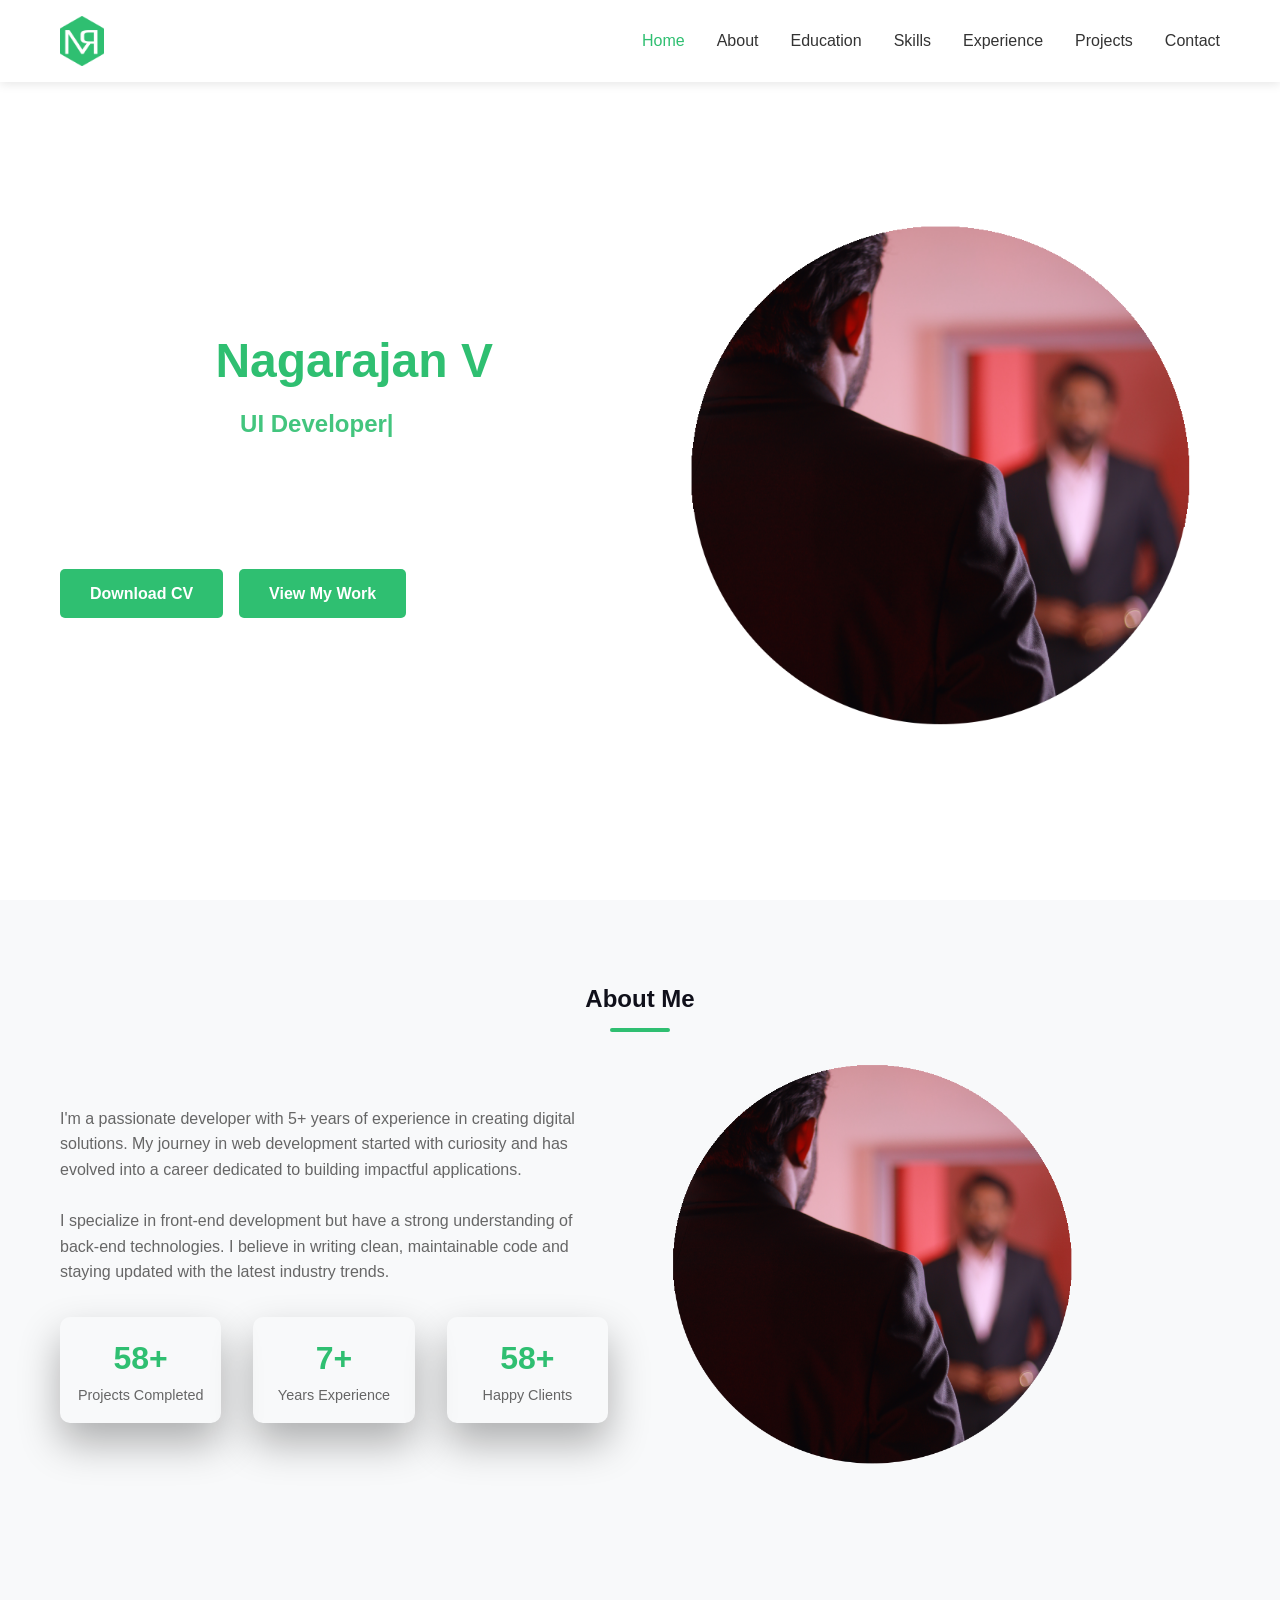
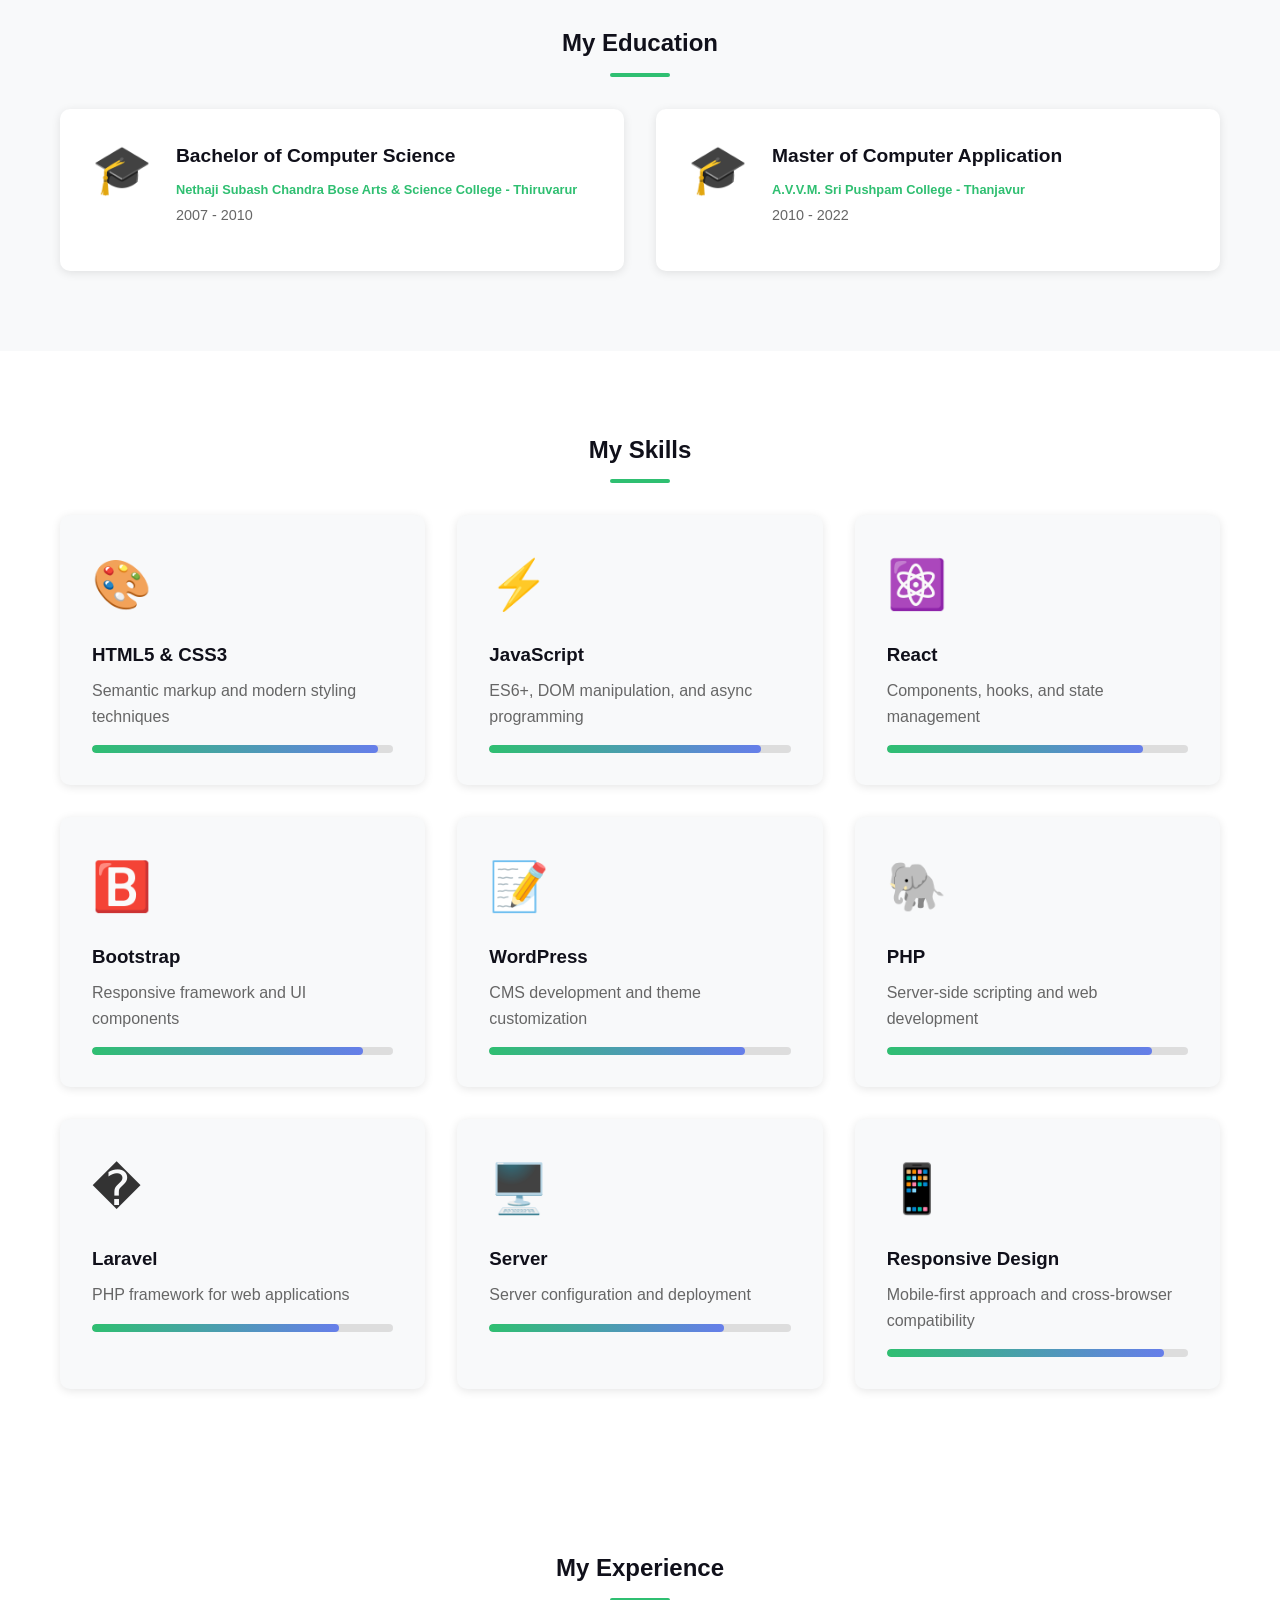
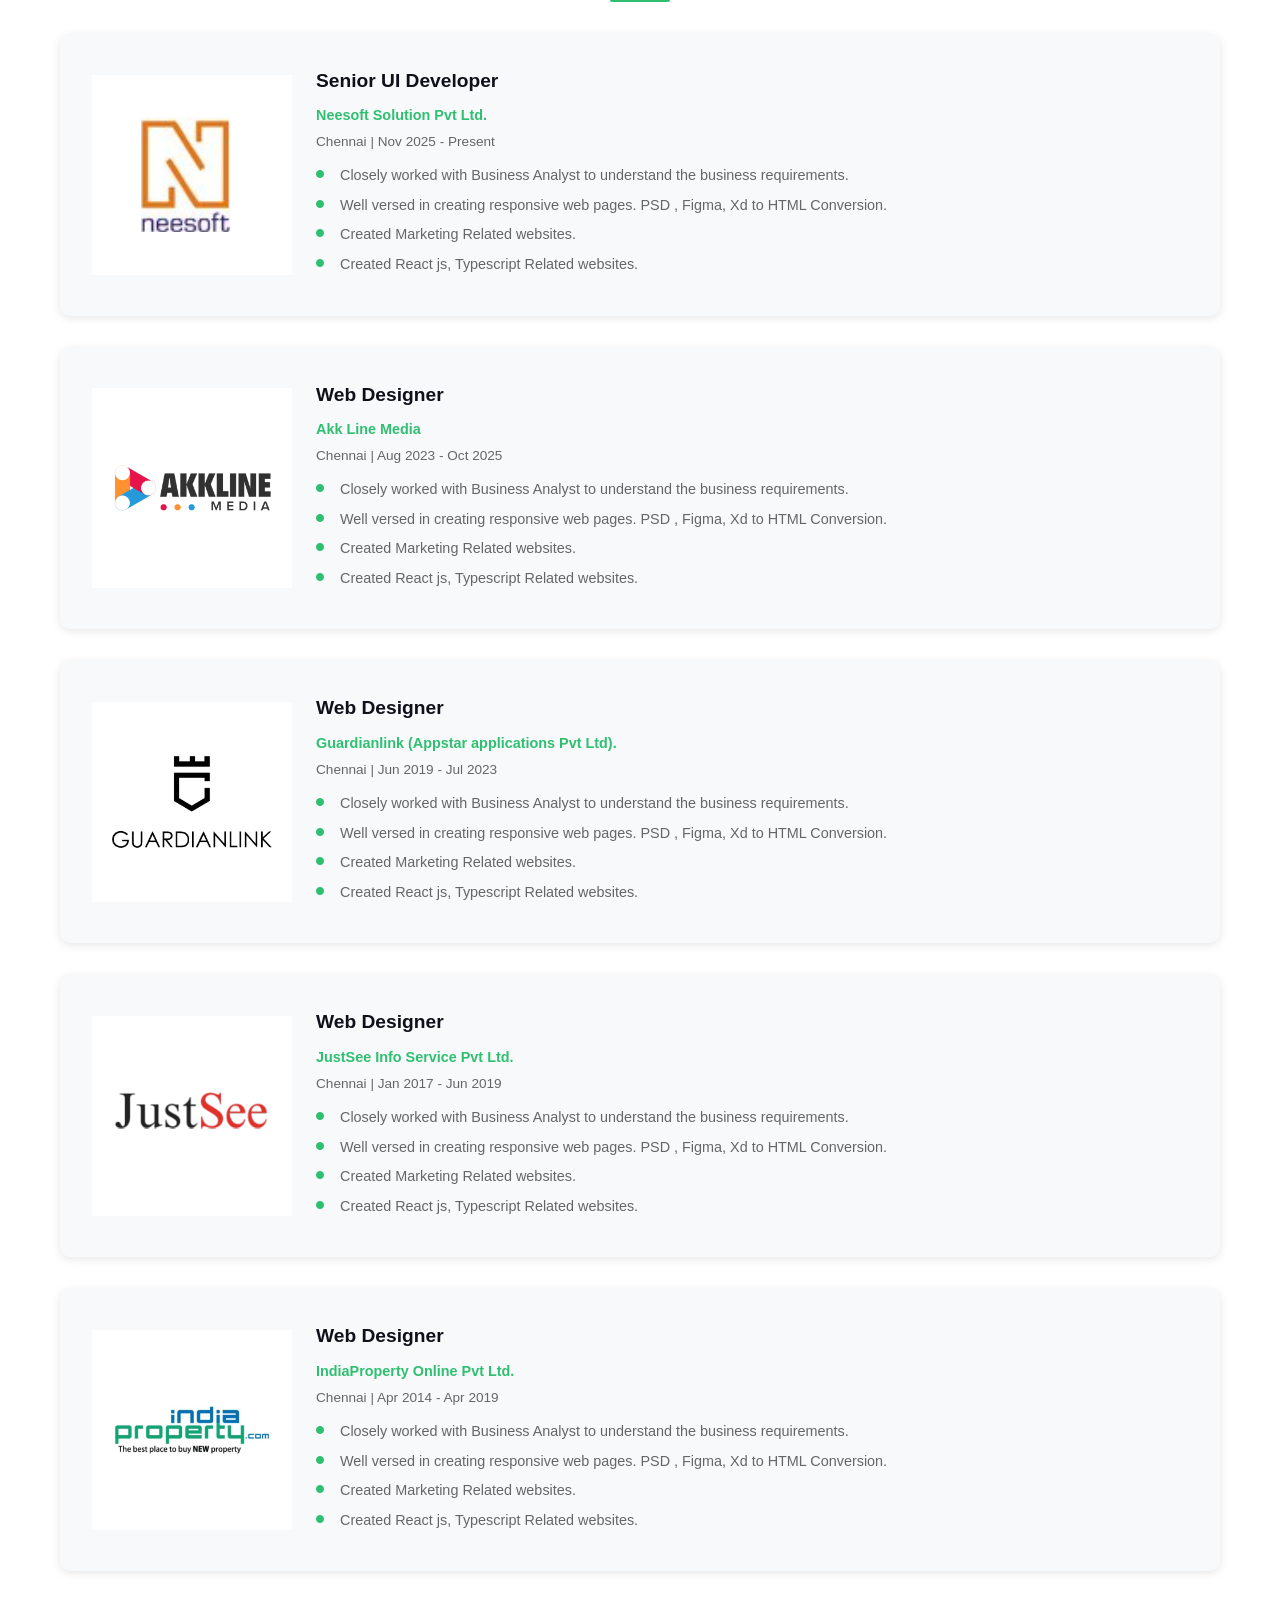
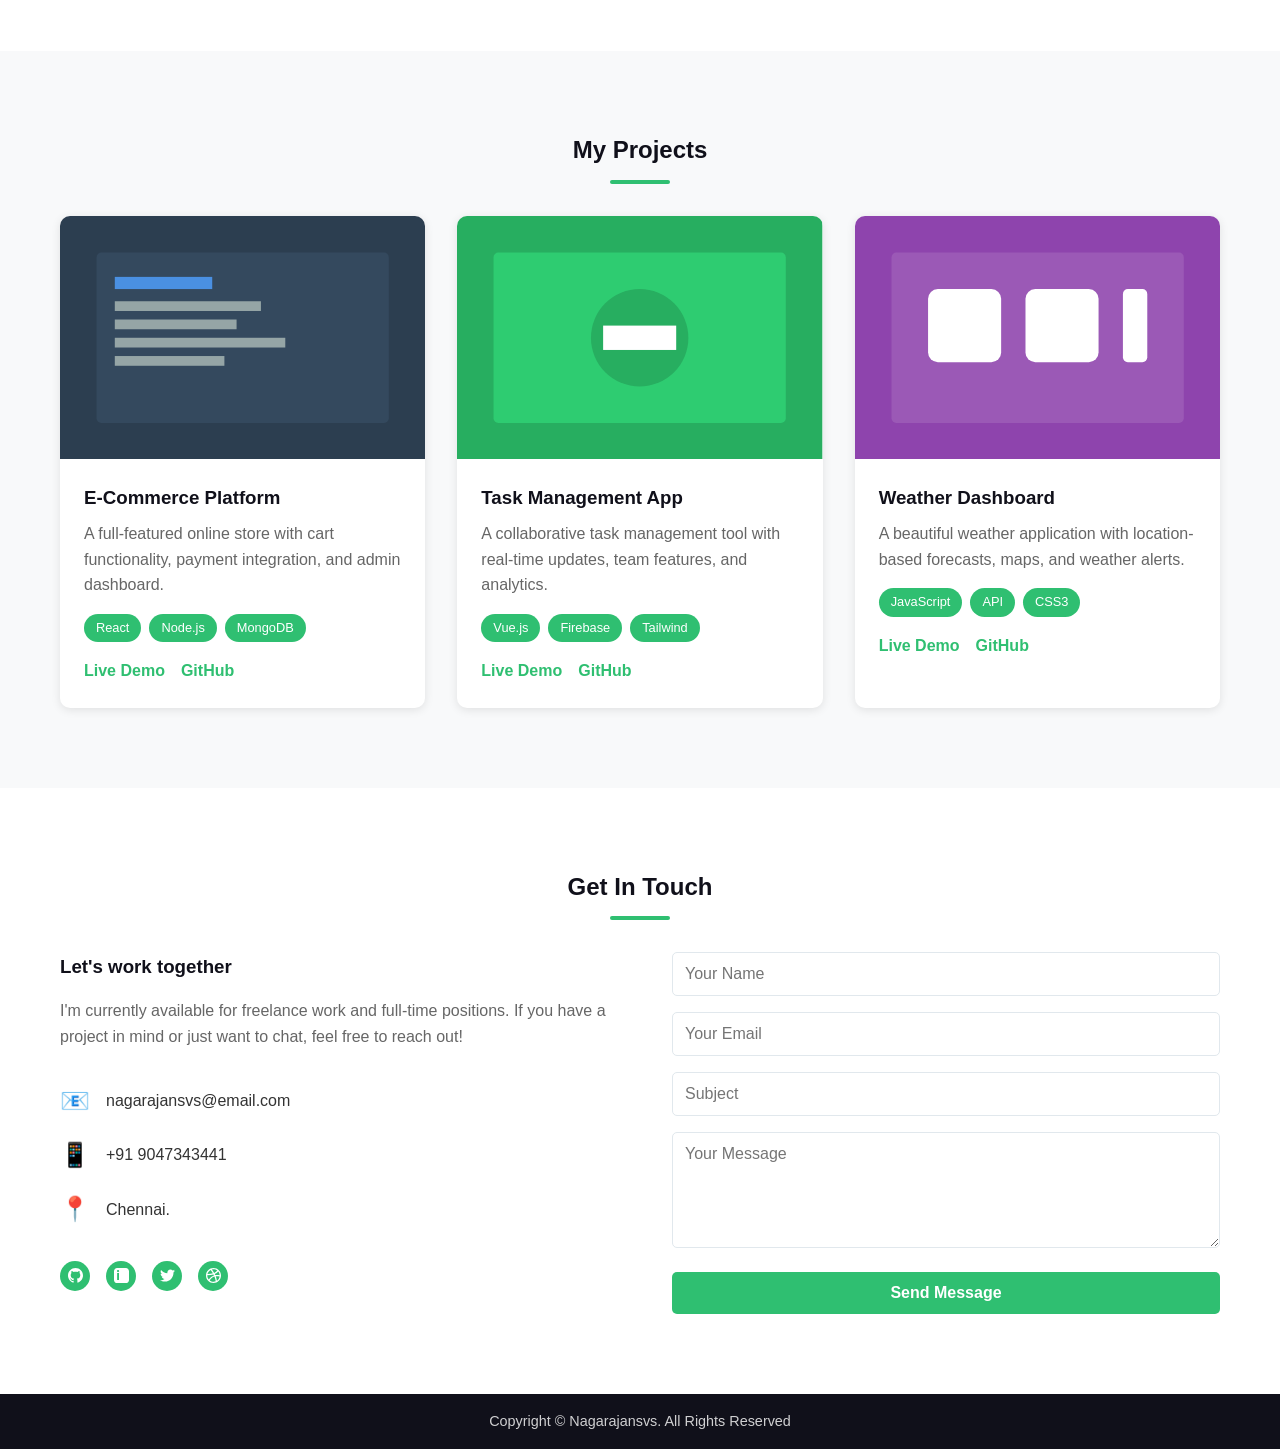
==== index.html @ 6bd661eb "Added to Portfolio Page" ====
<!doctype html>
<html lang="en">
  <head>
    <meta charset="UTF-8" />
    <meta name="viewport" content="width=device-width, initial-scale=1.0" />
    <title>Portfolio of Nagarajan</title>
    <link rel="icon" href="assets/images/favicon.ico" type="image/png" />
    <link rel="stylesheet" href="assets/css/styles.css" />
    <link
      rel="stylesheet"
      href="https://cdnjs.cloudflare.com/ajax/libs/font-awesome/6.4.0/css/all.min.css"
    />
  </head>
  <body>
    <!-- Navigation -->
    <nav class="navbar">
      <div class="nav-container">
        <div class="nav-logo">
          <img
            src="assets/images/favicon.ico"
            alt="Portfolio Logo"
            class="nav-logo-img"
          />
        </div>
        <ul class="nav-menu">
          <li><a href="#home">Home</a></li>
          <li><a href="#about">About</a></li>
          <li><a href="#education">Education</a></li>
          <li><a href="#skills">Skills</a></li>
          <li><a href="#experience">Experience</a></li>
          <li><a href="#projects">Projects</a></li>
          <li><a href="#contact">Contact</a></li>
        </ul>
        <div class="nav-toggle">
          <span></span>
          <span></span>
          <span></span>
        </div>
      </div>
    </nav>

    <!-- Hero Section -->
    <section id="home" class="hero">
      <div class="hero-content">
        <h1 class="hero-title">
          Hi, I'm <span class="highlight">Nagarajan V</span>
        </h1>
        <p class="hero-subtitle">I Am Passionate <span id="type-it"></span></p>
        <p class="hero-description">
          I'm a Web Designer & Front‑End Developer focused on crafting clean &
          user‑friendly experiences, I am passionate about building excellent
          software that improves the lives of those around me.
        </p>
        <div class="hero-buttons">
          <a
            href="assets/images/Nagarajan_Resume.pdf"
            download=""
            target="_blank"
            class="btn btn-primary"
            >Download CV</a
          >
          <a href="#projects" class="btn btn-primary">View My Work</a>
        </div>
      </div>
      <div class="hero-image">
        <img
          src="assets/images/home-banner.png"
          alt="Nagarajan"
          class="hero-banner-img"
        />
      </div>
    </section>

    <!-- About Section -->
    <section id="about" class="about">
      <div class="container">
        <h2 class="section-title">About Me</h2>
        <div class="about-content">
          <div class="about-text">
            <p>
              I'm a passionate developer with 5+ years of experience in creating
              digital solutions. My journey in web development started with
              curiosity and has evolved into a career dedicated to building
              impactful applications.
            </p>
            <br />
            <p>
              I specialize in front-end development but have a strong
              understanding of back-end technologies. I believe in writing
              clean, maintainable code and staying updated with the latest
              industry trends.
            </p>
            <div class="about-stats">
              <div class="stat">
                <h3 class="counter" data-target="100">0</h3>
                <p>Projects Completed</p>
              </div>
              <div class="stat">
                <h3 class="counter" data-target="11">0</h3>
                <p>Years Experience</p>
              </div>
              <div class="stat">
                <h3 class="counter" data-target="100">0</h3>
                <p>Happy Clients</p>
              </div>
            </div>
          </div>
          <div class="about-image">
            <div class="about-img">
              <div class="hero-image">
                <img
                  src="assets/images/home-banner2.png"
                  alt="Nagarajan"
                  class="hero-banner-img"
                />
              </div>
            </div>
          </div>
        </div>
      </div>
    </section>

    <!-- Education Section -->
    <section id="education" class="education">
      <div class="container">
        <h2 class="section-title">My Education</h2>
        <div class="education-grid">
          <div class="education-card">
            <div class="education-icon">🎓</div>
            <div class="education-content">
              <h4>Bachelor of Computer Science</h4>
              <p class="education-institution">
                Nethaji Subash Chandra Bose Arts & Science College - Thiruvarur
              </p>
              <p class="education-year">2007 - 2010</p>
            </div>
          </div>
          <div class="education-card">
            <div class="education-icon">🎓</div>
            <div class="education-content">
              <h4>Master of Computer Application</h4>
              <p class="education-institution">
                A.V.V.M. Sri Pushpam College - Thanjavur
              </p>
              <p class="education-year">2010 - 2022</p>
            </div>
          </div>
        </div>
      </div>
    </section>

    <!-- Skills Section -->
    <section id="skills" class="skills">
      <div class="container">
        <h2 class="section-title">My Skills</h2>
        <div class="skills-grid">
          <div class="skill-card">
            <div class="skill-icon">🎨</div>
            <h3>HTML5 & CSS3</h3>
            <p>Semantic markup and modern styling techniques</p>
            <div class="skill-bar">
              <div class="skill-progress" style="width: 95%"></div>
            </div>
          </div>
          <div class="skill-card">
            <div class="skill-icon">⚡</div>
            <h3>JavaScript</h3>
            <p>ES6+, DOM manipulation, and async programming</p>
            <div class="skill-bar">
              <div class="skill-progress" style="width: 90%"></div>
            </div>
          </div>
          <div class="skill-card">
            <div class="skill-icon">⚛️</div>
            <h3>React</h3>
            <p>Components, hooks, and state management</p>
            <div class="skill-bar">
              <div class="skill-progress" style="width: 85%"></div>
            </div>
          </div>
          <div class="skill-card">
            <div class="skill-icon">🅱️</div>
            <h3>Bootstrap</h3>
            <p>Responsive framework and UI components</p>
            <div class="skill-bar">
              <div class="skill-progress" style="width: 90%"></div>
            </div>
          </div>
          <div class="skill-card">
            <div class="skill-icon">📝</div>
            <h3>WordPress</h3>
            <p>CMS development and theme customization</p>
            <div class="skill-bar">
              <div class="skill-progress" style="width: 85%"></div>
            </div>
          </div>
          <div class="skill-card">
            <div class="skill-icon">🐘</div>
            <h3>PHP</h3>
            <p>Server-side scripting and web development</p>
            <div class="skill-bar">
              <div class="skill-progress" style="width: 88%"></div>
            </div>
          </div>
          <div class="skill-card">
            <div class="skill-icon">�</div>
            <h3>Laravel</h3>
            <p>PHP framework for web applications</p>
            <div class="skill-bar">
              <div class="skill-progress" style="width: 82%"></div>
            </div>
          </div>
          <div class="skill-card">
            <div class="skill-icon">🖥️</div>
            <h3>Server</h3>
            <p>Server configuration and deployment</p>
            <div class="skill-bar">
              <div class="skill-progress" style="width: 78%"></div>
            </div>
          </div>
          <div class="skill-card">
            <div class="skill-icon">📱</div>
            <h3>Responsive Design</h3>
            <p>Mobile-first approach and cross-browser compatibility</p>
            <div class="skill-bar">
              <div class="skill-progress" style="width: 92%"></div>
            </div>
          </div>
        </div>
      </div>
    </section>

    <!-- Experience Section -->
    <section id="experience" class="experience">
      <div class="container">
        <h2 class="section-title">My Experience</h2>
        <div class="experience-grid">
          <div class="experience-card">
            <div class="experience-icon">
              <img src="assets/images/exp-1.png" alt="Experience" />
            </div>
            <div class="experience-content">
              <h4>Senior UI Developer</h4>
              <p class="experience-company">Neesoft Solution Pvt Ltd.</p>
              <p class="experience-year">Chennai | Nov 2025 - Present</p>
              <ul class="project_list">
                <li>
                  <i class="fa fa-circle" aria-hidden="true"></i>Closely worked
                  with Business Analyst to understand the business requirements.
                </li>
                <li>
                  <i class="fa fa-circle" aria-hidden="true"></i>Well versed in
                  creating responsive web pages. PSD , Figma, Xd to HTML
                  Conversion.
                </li>
                <li>
                  <i class="fa fa-circle" aria-hidden="true"></i>Created
                  Marketing Related websites.
                </li>
                <li>
                  <i class="fa fa-circle" aria-hidden="true"></i>Created React
                  js, Typescript Related websites.
                </li>
              </ul>
            </div>
          </div>
          <div class="experience-card">
            <div class="experience-icon">
              <img src="assets/images/exp-2.png" alt="Experience" />
            </div>
            <div class="experience-content">
              <h4>Web Designer</h4>
              <p class="experience-company">Akk Line Media</p>
              <p class="experience-year">Chennai | Aug 2023 - Oct 2025</p>
              <ul class="project_list">
                <li>
                  <i class="fa fa-circle" aria-hidden="true"></i>Closely worked
                  with Business Analyst to understand the business requirements.
                </li>
                <li>
                  <i class="fa fa-circle" aria-hidden="true"></i>Well versed in
                  creating responsive web pages. PSD , Figma, Xd to HTML
                  Conversion.
                </li>
                <li>
                  <i class="fa fa-circle" aria-hidden="true"></i>Created
                  Marketing Related websites.
                </li>
                <li>
                  <i class="fa fa-circle" aria-hidden="true"></i>Created React
                  js, Typescript Related websites.
                </li>
              </ul>
            </div>
          </div>
          <div class="experience-card">
            <div class="experience-icon">
              <img src="assets/images/exp-3.png" alt="Experience" />
            </div>
            <div class="experience-content">
              <h4>Web Designer</h4>
              <p class="experience-company">
                Guardianlink (Appstar applications Pvt Ltd).
              </p>
              <p class="experience-year">Chennai | Jun 2019 - Jul 2023</p>
              <ul class="project_list">
                <li>
                  <i class="fa fa-circle" aria-hidden="true"></i>Closely worked
                  with Business Analyst to understand the business requirements.
                </li>
                <li>
                  <i class="fa fa-circle" aria-hidden="true"></i>Well versed in
                  creating responsive web pages. PSD , Figma, Xd to HTML
                  Conversion.
                </li>
                <li>
                  <i class="fa fa-circle" aria-hidden="true"></i>Created
                  Marketing Related websites.
                </li>
                <li>
                  <i class="fa fa-circle" aria-hidden="true"></i>Created React
                  js, Typescript Related websites.
                </li>
              </ul>
            </div>
          </div>
          <div class="experience-card">
            <div class="experience-icon">
              <img src="assets/images/exp-4.png" alt="Experience" />
            </div>
            <div class="experience-content">
              <h4>Web Designer</h4>
              <p class="experience-company">JustSee Info Service Pvt Ltd.</p>
              <p class="experience-year">Chennai | Jan 2017 - Jun 2019</p>
              <ul class="project_list">
                <li>
                  <i class="fa fa-circle" aria-hidden="true"></i>Closely worked
                  with Business Analyst to understand the business requirements.
                </li>
                <li>
                  <i class="fa fa-circle" aria-hidden="true"></i>Well versed in
                  creating responsive web pages. PSD , Figma, Xd to HTML
                  Conversion.
                </li>
                <li>
                  <i class="fa fa-circle" aria-hidden="true"></i>Created
                  Marketing Related websites.
                </li>
                <li>
                  <i class="fa fa-circle" aria-hidden="true"></i>Created React
                  js, Typescript Related websites.
                </li>
              </ul>
            </div>
          </div>
          <div class="experience-card">
            <div class="experience-icon">
              <img src="assets/images/exp-5.png" alt="Experience" />
            </div>
            <div class="experience-content">
              <h4>Web Designer</h4>
              <p class="experience-company">IndiaProperty Online Pvt Ltd.</p>
              <p class="experience-year">Chennai | Apr 2014 - Apr 2019</p>
              <ul class="project_list">
                <li>
                  <i class="fa fa-circle" aria-hidden="true"></i>Closely worked
                  with Business Analyst to understand the business requirements.
                </li>
                <li>
                  <i class="fa fa-circle" aria-hidden="true"></i>Well versed in
                  creating responsive web pages. PSD , Figma, Xd to HTML
                  Conversion.
                </li>
                <li>
                  <i class="fa fa-circle" aria-hidden="true"></i>Created
                  Marketing Related websites.
                </li>
                <li>
                  <i class="fa fa-circle" aria-hidden="true"></i>Created React
                  js, Typescript Related websites.
                </li>
              </ul>
            </div>
          </div>
        </div>
      </div>
    </section>

    <!-- Projects Section -->
    <section id="projects" class="projects">
      <div class="container">
        <h2 class="section-title">My Projects</h2>
        <div class="projects-grid">
          <div class="project-card">
            <div class="project-image">
              <div class="project-placeholder">
                <svg viewBox="0 0 300 200" xmlns="http://www.w3.org/2000/svg">
                  <rect width="300" height="200" fill="#2c3e50" />
                  <rect
                    x="30"
                    y="30"
                    width="240"
                    height="140"
                    rx="4"
                    fill="#34495e"
                  />
                  <rect x="45" y="50" width="80" height="10" fill="#4a90e2" />
                  <rect x="45" y="70" width="120" height="8" fill="#95a5a6" />
                  <rect x="45" y="85" width="100" height="8" fill="#95a5a6" />
                  <rect x="45" y="100" width="140" height="8" fill="#95a5a6" />
                  <rect x="45" y="115" width="90" height="8" fill="#95a5a6" />
                </svg>
              </div>
            </div>
            <div class="project-content">
              <h3>E-Commerce Platform</h3>
              <p>
                A full-featured online store with cart functionality, payment
                integration, and admin dashboard.
              </p>
              <div class="project-tags">
                <span class="tag">React</span>
                <span class="tag">Node.js</span>
                <span class="tag">MongoDB</span>
              </div>
              <div class="project-links">
                <a href="#" class="project-link">Live Demo</a>
                <a href="#" class="project-link">GitHub</a>
              </div>
            </div>
          </div>
          <div class="project-card">
            <div class="project-image">
              <div class="project-placeholder">
                <svg viewBox="0 0 300 200" xmlns="http://www.w3.org/2000/svg">
                  <rect width="300" height="200" fill="#27ae60" />
                  <rect
                    x="30"
                    y="30"
                    width="240"
                    height="140"
                    rx="4"
                    fill="#2ecc71"
                  />
                  <circle cx="150" cy="100" r="40" fill="#27ae60" />
                  <rect x="120" y="90" width="60" height="20" fill="#ffffff" />
                </svg>
              </div>
            </div>
            <div class="project-content">
              <h3>Task Management App</h3>
              <p>
                A collaborative task management tool with real-time updates,
                team features, and analytics.
              </p>
              <div class="project-tags">
                <span class="tag">Vue.js</span>
                <span class="tag">Firebase</span>
                <span class="tag">Tailwind</span>
              </div>
              <div class="project-links">
                <a href="#" class="project-link">Live Demo</a>
                <a href="#" class="project-link">GitHub</a>
              </div>
            </div>
          </div>
          <div class="project-card">
            <div class="project-image">
              <div class="project-placeholder">
                <svg viewBox="0 0 300 200" xmlns="http://www.w3.org/2000/svg">
                  <rect width="300" height="200" fill="#8e44ad" />
                  <rect
                    x="30"
                    y="30"
                    width="240"
                    height="140"
                    rx="4"
                    fill="#9b59b6"
                  />
                  <rect
                    x="60"
                    y="60"
                    width="60"
                    height="60"
                    rx="8"
                    fill="#ffffff"
                  />
                  <rect
                    x="140"
                    y="60"
                    width="60"
                    height="60"
                    rx="8"
                    fill="#ffffff"
                  />
                  <rect
                    x="220"
                    y="60"
                    width="20"
                    height="60"
                    rx="4"
                    fill="#ffffff"
                  />
                </svg>
              </div>
            </div>
            <div class="project-content">
              <h3>Weather Dashboard</h3>
              <p>
                A beautiful weather application with location-based forecasts,
                maps, and weather alerts.
              </p>
              <div class="project-tags">
                <span class="tag">JavaScript</span>
                <span class="tag">API</span>
                <span class="tag">CSS3</span>
              </div>
              <div class="project-links">
                <a href="#" class="project-link">Live Demo</a>
                <a href="#" class="project-link">GitHub</a>
              </div>
            </div>
          </div>
        </div>
      </div>
    </section>

    <!-- Contact Section -->
    <section id="contact" class="contact">
      <div class="container">
        <h2 class="section-title">Get In Touch</h2>
        <div class="contact-content">
          <div class="contact-info">
            <h3>Let's work together</h3>
            <p>
              I'm currently available for freelance work and full-time
              positions. If you have a project in mind or just want to chat,
              feel free to reach out!
            </p>
            <div class="contact-details">
              <div class="contact-item">
                <span class="contact-icon">📧</span>
                <span>nagarajansvs@email.com</span>
              </div>
              <div class="contact-item">
                <span class="contact-icon">📱</span>
                <span>+91 9047343441</span>
              </div>
              <div class="contact-item">
                <span class="contact-icon">📍</span>
                <span>Chennai.</span>
              </div>
            </div>
            <div class="social-links">
              <a href="#" class="social-link" aria-label="GitHub">
                <svg
                  viewBox="0 0 24 24"
                  fill="currentColor"
                  xmlns="http://www.w3.org/2000/svg"
                >
                  <path
                    d="M12 0c-6.626 0-12 5.373-12 12 0 5.302 3.438 9.8 8.207 11.387.599.111.793-.261.793-.577v-2.234c-3.338.726-4.033-1.416-4.033-1.416-.546-1.387-1.333-1.756-1.333-1.756-1.089-.745.083-.729.083-.729 1.205.084 1.839 1.237 1.839 1.237 1.07 1.834 2.807 1.304 3.492.997.107-.775.418-1.305.762-1.604-2.665-.305-5.467-1.334-5.467-5.931 0-1.311.469-2.381 1.236-3.221-.124-.303-.535-1.524.117-3.176 0 0 1.008-.322 3.301 1.23.957-.266 1.983-.399 3.003-.404 1.02.005 2.047.138 3.006.404 2.291-1.552 3.297-1.23 3.297-1.23.653 1.653.242 2.874.118 3.176.77.84 1.235 1.911 1.235 3.221 0 4.609-2.807 5.624-5.479 5.921.43.372.823 1.102.823 2.222v3.293c0 .319.192.694.801.576 4.765-1.589 8.199-6.086 8.199-11.386 0-6.627-5.373-12-12-12z"
                  />
                </svg>
              </a>
              <a href="#" class="social-link" aria-label="LinkedIn">
                <svg
                  viewBox="0 0 24 24"
                  fill="currentColor"
                  xmlns="http://www.w3.org/2000/svg"
                >
                  <path
                    d="M19 0h-14c-2.761 0-5 2.239-5 5v14c0 2.761 2.239 5 5 5h14c2.762 0 5-2.239 5-5v-14c0-2.761-2.238-5-5-5zm-11 19h-3v-11h3v11zm-1.5-12.268c-.966 0-1.75-.79-1.75-1.764s.784-1.764 1.75-1.764 1.75.79 1.75 1.764-.783 1.764-1.75 1.764zm135 12.268h-3v-5.604c0-3.368-4-3.113-4 0v5.604h-3v-11h3v1.765c1.396-2.586 7-2.777 7 2.476v6.759z"
                  />
                </svg>
              </a>
              <a href="#" class="social-link" aria-label="Twitter">
                <svg
                  viewBox="0 0 24 24"
                  fill="currentColor"
                  xmlns="http://www.w3.org/2000/svg"
                >
                  <path
                    d="M24 4.557c-.883.392-1.832.656-2.828.775 1.017-.609 1.798-1.574 2.165-2.724-.951.564-2.005.974-3.127 1.195-.897-.957-2.178-1.555-3.594-1.555-3.179 0-5.515 2.966-4.797 6.045-4.091-.205-7.719-2.165-10.148-5.144-1.29 2.213-.669 5.108 1.523 6.574-.806-.026-1.566-.247-2.229-.616-.054 2.281 1.581 4.415 3.949 4.89-.693.188-1.452.232-2.224.084.626 1.956 2.444 3.379 4.6 3.419-2.07 1.623-4.678 2.348-7.29 2.04 2.179 1.397 4.768 2.212 7.548 2.212 9.142 0 14.307-7.721 13.995-14.646.962-.695 1.797-1.562 2.457-2.549z"
                  />
                </svg>
              </a>
              <a href="#" class="social-link" aria-label="Dribbble">
                <svg
                  viewBox="0 0 24 24"
                  fill="currentColor"
                  xmlns="http://www.w3.org/2000/svg"
                >
                  <path
                    d="M12 0c-6.628 0-12 5.373-12 12s5.372 12 12 12 12-5.373 12-12-5.372-12-12-12zm9.885 11.441c-2.575-.422-4.943-.445-7.103-.073-.244-.563-.497-1.125-.767-1.68 2.31-1 4.165-2.358 5.548-4.082 1.35 1.594 2.197 3.619 2.322 5.835zm-3.842-7.282c-1.205 1.554-2.868 2.783-4.986 3.68-1.016-1.861-2.178-3.676-3.488-5.438.779-.197 1.591-.314 2.431-.314 2.275 0 4.368.779 6.043 2.072zm-10.516-.993c1.331 1.742 2.511 3.538 3.537 5.381-2.43.715-5.331 1.082-8.684 1.105.692-2.835 2.601-5.193 5.147-6.486zm-5.44 8.834l.013-.256c3.849-.005 7.169-.448 9.95-1.322.233.475.456.952.67 1.432-3.38 1.057-6.165 3.222-8.337 6.48-1.432-1.719-2.296-3.927-2.296-6.334zm3.829 7.81c1.969-3.088 4.482-5.098 7.598-6.027.928 2.42 1.609 4.91 2.043 7.46-3.349 1.291-6.953.666-9.641-1.433zm11.586.43c-.438-2.353-1.08-4.653-1.92-6.897 1.876-.265 3.94-.196 6.199.196-.437 2.786-2.028 5.192-4.279 6.701z"
                  />
                </svg>
              </a>
            </div>
          </div>
          <form class="contact-form">
            <div class="form-group">
              <input type="text" placeholder="Your Name" required />
            </div>
            <div class="form-group">
              <input type="email" placeholder="Your Email" required />
            </div>
            <div class="form-group">
              <input type="text" placeholder="Subject" />
            </div>
            <div class="form-group">
              <textarea placeholder="Your Message" rows="5" required></textarea>
            </div>
            <button type="submit" class="btn btn-primary">Send Message</button>
          </form>
        </div>
      </div>
    </section>

    <!-- Footer -->
    <footer class="footer">
      <div class="container">
        <p>Copyright © Nagarajansvs. All Rights Reserved</p>
      </div>
    </footer>

    <script src="assets/js/script.js"></script>
  </body>
</html>
---- assets/css/styles.css ----
/* Reset and Base Styles */
* {
  margin: 0;
  padding: 0;
  box-sizing: border-box;
}

:root {
  --primary-color: #2fbf71;
  --secondary-color: #10101a;
  --accent-color: #e74c3c;
  --text-color: #333;
  --light-text: #666;
  --bg-color: #ffffff;
  --light-bg: #f8f9fa;
  --border-color: #e1e8ed;
  --shadow: 0 2px 10px rgba(0, 0, 0, 0.1);
  --transition: all 0.3s ease;
}

html {
  scroll-behavior: smooth;
}

body {
  font-family: "Segoe UI", Tahoma, Geneva, Verdana, sans-serif;
  line-height: 1.6;
  color: var(--text-color);
  background-color: var(--bg-color);
}

.container {
  max-width: 1200px;
  margin: 0 auto;
  padding: 0 20px;
}

/* Navigation */
.navbar {
  background: var(--bg-color);
  box-shadow: var(--shadow);
  position: fixed;
  top: 0;
  width: 100%;
  z-index: 1000;
}

.nav-container {
  max-width: 1200px;
  margin: 0 auto;
  padding: 1rem 20px;
  display: flex;
  justify-content: space-between;
  align-items: center;
}

.nav-logo {
  display: flex;
  align-items: center;
}

.nav-logo img,
.nav-logo-img {
  height: 50px;
  width: auto;
  max-width: 150px;
}

.nav-menu {
  display: flex;
  list-style: none;
  gap: 2rem;
}

.nav-menu a {
  text-decoration: none;
  color: var(--text-color);
  font-weight: 500;
  transition: var(--transition);
}

.nav-menu a:hover {
  color: var(--primary-color);
}

.nav-toggle {
  display: none;
  flex-direction: column;
  cursor: pointer;
  gap: 5px;
}

.nav-toggle span {
  width: 25px;
  height: 3px;
  background: var(--text-color);
  transition: var(--transition);
}

/* Hero Section */
.hero {
  min-height: 100vh;
  display: flex;
  align-items: center;
  justify-content: center;
  padding: 100px 20px 50px 20px;
  /* background: linear-gradient(
    135deg,
    rgba(102, 126, 234, 0.85) 0%,
    rgba(118, 75, 162, 0.85) 100%
  ); */
  color: white;
  position: relative;
  overflow: hidden;
}

.hero::before {
  content: "";
  position: absolute;
  top: -50px;
  left: -50px;
  right: -50px;
  bottom: -50px;
  background: url("https://images.unsplash.com/photo-1517134191118-9d595e4c8c2b?ixlib=rb-4.0.3&auto=format&fit=crop&w=1920&q=80");
  background-size: cover;
  background-position: center;
  background-attachment: fixed;
  filter: blur(4px);
  z-index: -1;
}

.hero-content {
  flex: 1;
  max-width: 600px;
  padding: 0 40px;
}

.hero-title {
  font-size: 3rem;
  margin-bottom: 1rem;
  line-height: 1.2;
}

.highlight {
  color: var(--primary-color);
}

.hero-subtitle {
  font-size: 1.5rem;
  margin-bottom: 1rem;
  opacity: 0.9;
}

#type-it {
  color: var(--primary-color);
  font-weight: 600;
  position: relative;
}

#type-it::after {
  content: "|";
  animation: blink 0.7s infinite;
}

@keyframes blink {
  0%,
  100% {
    opacity: 1;
  }
  50% {
    opacity: 0;
  }
}

.hero-description {
  font-size: 1rem;
  margin-bottom: 2rem;
  opacity: 0.85;
}

.hero-buttons {
  display: flex;
  gap: 1rem;
  flex-wrap: wrap;
}

.hero-image {
  flex: 1;
  display: flex;
  justify-content: center;
  align-items: center;
}

.hero-banner-img {
  max-width: 100%;
  max-height: 500px;
  width: auto;
  height: auto;
  border-radius: 20px;
  /* box-shadow: 0 20px 40px rgba(0, 0, 0, 0.3); */
  animation: float 3s ease-in-out infinite;
}

@keyframes float {
  0%,
  100% {
    transform: translateY(0);
  }
  50% {
    transform: translateY(-20px);
  }
}

/* Buttons */
.btn {
  padding: 12px 30px;
  border: none;
  border-radius: 5px;
  font-size: 1rem;
  font-weight: 600;
  text-decoration: none;
  cursor: pointer;
  transition: var(--transition);
  display: inline-block;
}

.btn-primary {
  background: var(--primary-color);
  color: white;
}

.btn-primary:hover {
  background: #357abd;
  transform: translateY(-2px);
}

.btn-secondary {
  background: transparent;
  color: white;
  border: 2px solid white;
}

.btn-secondary:hover {
  background: white;
  color: var(--primary-color);
  transform: translateY(-2px);
}

/* Section Styles */
section {
  padding: 80px 0;
}

.section-title {
  text-align: center;
  font-size: 1.5rem;
  margin-bottom: 2rem;
  color: var(--secondary-color);
  position: relative;
}

.section-title::after {
  content: "";
  display: block;
  width: 60px;
  height: 4px;
  background: var(--primary-color);
  margin: 10px auto 0;
  border-radius: 2px;
}

/* About Section */
.about {
  background: var(--light-bg);
}

.about-content {
  display: grid;
  grid-template-columns: 1fr 1fr;
  gap: 4rem;
  align-items: center;
}

.about-text p {
  color: var(--light-text);
}

.about-stats {
  display: grid;
  grid-template-columns: repeat(3, 1fr);
  gap: 2rem;
  margin-top: 2rem;
}

.stat {
  text-align: center;
  background: var(--dark-bg);
  box-shadow: 0 20px 40px rgba(0, 0, 0, 0.3);
  padding: 1rem;
  border-radius: 10px;
}

.stat h3 {
  font-size: 2rem;
  color: var(--primary-color);
}

.stat p {
  font-size: 0.9rem;
  color: var(--light-text);
  font-weight: 500;
}

.about-img {
  width: 100%;
  max-width: 400px;
}

.image-placeholder {
  border-radius: 10px;
  overflow: hidden;
  box-shadow: var(--shadow);
}

.image-placeholder svg {
  width: 100%;
  height: auto;
}

/* Skills Section */
.skills {
  background: var(--bg-color);
}

.skills-grid {
  display: grid;
  grid-template-columns: repeat(auto-fit, minmax(300px, 1fr));
  gap: 2rem;
}

.skill-card {
  background: var(--light-bg);
  padding: 2rem;
  border-radius: 10px;
  box-shadow: var(--shadow);
  transition: var(--transition);
}

.skill-card:hover {
  transform: translateY(-5px);
  box-shadow: 0 5px 20px rgba(0, 0, 0, 0.15);
}

.skill-icon {
  font-size: 3rem;
  margin-bottom: 1rem;
}

.skill-card h3 {
  margin-bottom: 0.5rem;
  color: var(--secondary-color);
}

.skill-card p {
  color: var(--light-text);
  margin-bottom: 1rem;
}

.skill-bar {
  height: 8px;
  background: #ddd;
  border-radius: 4px;
  overflow: hidden;
}

.skill-progress {
  height: 100%;
  background: linear-gradient(90deg, var(--primary-color), #667eea);
  border-radius: 4px;
  transition: width 1s ease;
}

/* Education Section */
.education {
  background: var(--light-bg);
}

.education-grid {
  display: grid;
  grid-template-columns: repeat(auto-fit, minmax(300px, 1fr));
  gap: 2rem;
}

.education-card {
  background: var(--bg-color);
  padding: 2rem;
  border-radius: 10px;
  box-shadow: var(--shadow);
  display: flex;
  gap: 1.5rem;
  transition: var(--transition);
}

.education-card:hover {
  transform: translateY(-5px);
  box-shadow: 0 5px 20px rgba(0, 0, 0, 0.15);
}

.education-icon {
  font-size: 3rem;
  flex-shrink: 0;
  width: 60px;
  height: 60px;
  display: flex;
  align-items: center;
  justify-content: center;
}

.education-icon img {
  width: 100%;
  height: 100%;
  object-fit: contain;
  border-radius: 8px;
}

.education-content h4 {
  margin-bottom: 0.5rem;
  color: var(--secondary-color);
  font-size: 1.2rem;
}

.education-institution {
  color: var(--primary-color);
  font-weight: 600;
  margin: 0.25rem 0;
  font-size: 0.8rem;
}

.education-year {
  color: var(--light-text);
  font-size: 0.9rem;
  margin-bottom: 0.75rem;
}

/* Experience Section */
.experience {
  background: var(--bg-color);
}

.experience-grid {
  display: grid;
  grid-template-columns: 1fr;
  gap: 2rem;
}

.experience-card {
  background: var(--light-bg);
  padding: 2rem;
  border-radius: 10px;
  box-shadow: var(--shadow);
  display: flex;
  gap: 1.5rem;
  transition: var(--transition);
}

.experience-card:hover {
  transform: translateY(-5px);
  box-shadow: 0 5px 20px rgba(0, 0, 0, 0.15);
}

.experience-icon {
  width: 200px;
  height: auto;
  flex-shrink: 0;
}
.experience-icon img {
  width: 100%;
  height: 100%;
  object-fit: contain;
  border-radius: 8px;
}

.experience-content h4 {
  margin-bottom: 0.5rem;
  color: var(--secondary-color);
  font-size: 1.2rem;
}

.experience-company {
  color: var(--primary-color);
  font-weight: 600;
  margin: 0.25rem 0;
  font-size: 0.9rem;
}

.experience-year {
  color: var(--light-text);
  font-size: 0.85rem;
  margin-bottom: 0.75rem;
}

.experience-description {
  color: var(--light-text);
  font-size: 0.95rem;
  line-height: 1.6;
}

.project_list {
  list-style: none;
  padding: 0;
  margin: 0;
}

.project_list li {
  color: var(--light-text);
  font-size: 0.9rem;
  margin-bottom: 0.5rem;
  padding-left: 1.5rem;
  position: relative;
  line-height: 1.5;
}

.project_list li i {
  position: absolute;
  left: 0;
  top: 5px;
  font-size: 0.5rem;
  color: var(--primary-color);
}

/* Projects Section */
.projects {
  background: var(--light-bg);
}

.projects-grid {
  display: grid;
  grid-template-columns: repeat(auto-fit, minmax(350px, 1fr));
  gap: 2rem;
}

.project-card {
  background: var(--bg-color);
  border-radius: 10px;
  overflow: hidden;
  box-shadow: var(--shadow);
  transition: var(--transition);
}

.project-card:hover {
  transform: translateY(-5px);
  box-shadow: 0 5px 20px rgba(0, 0, 0, 0.15);
}

.project-image {
  overflow: hidden;
}

.project-placeholder {
  width: 100%;
}

.project-placeholder svg {
  width: 100%;
  height: auto;
  display: block;
}

.project-content {
  padding: 1.5rem;
}

.project-content h3 {
  margin-bottom: 0.5rem;
  color: var(--secondary-color);
}

.project-content p {
  color: var(--light-text);
  margin-bottom: 1rem;
}

.project-tags {
  display: flex;
  flex-wrap: wrap;
  gap: 0.5rem;
  margin-bottom: 1rem;
}

.tag {
  background: var(--primary-color);
  color: white;
  padding: 4px 12px;
  border-radius: 15px;
  font-size: 0.8rem;
}

.project-links {
  display: flex;
  gap: 1rem;
}

.project-link {
  color: var(--primary-color);
  text-decoration: none;
  font-weight: 600;
  transition: var(--transition);
}

.project-link:hover {
  color: var(--secondary-color);
}

/* Contact Section */
.contact {
  background: var(--bg-color);
}

.contact-content {
  display: grid;
  grid-template-columns: 1fr 1fr;
  gap: 4rem;
}

.contact-info h3 {
  margin-bottom: 1rem;
  color: var(--secondary-color);
}

.contact-info p {
  color: var(--light-text);
  margin-bottom: 2rem;
}

.contact-details {
  margin-bottom: 2rem;
}

.contact-item {
  display: flex;
  align-items: center;
  gap: 1rem;
  margin-bottom: 1rem;
  color: var(--text-color);
}

.contact-icon {
  font-size: 1.5rem;
}

.social-links {
  display: flex;
  gap: 1rem;
  flex-wrap: wrap;
}

.social-link {
  display: flex;
  align-items: center;
  justify-content: center;
  width: 30px;
  height: 30px;
  background: var(--primary-color);
  color: white;
  text-decoration: none;
  border-radius: 50%;
  transition: var(--transition);
}

.social-link svg {
  width: 15px;
  height: 15px;
}

.social-link:hover {
  background: var(--secondary-color);
  transform: translateY(-3px) scale(1.1);
}

.contact-form {
  display: flex;
  flex-direction: column;
  gap: 1rem;
}

.form-group input,
.form-group textarea {
  width: 100%;
  padding: 12px;
  border: 1px solid var(--border-color);
  border-radius: 5px;
  font-size: 1rem;
  font-family: inherit;
  transition: var(--transition);
}

.form-group input:focus,
.form-group textarea:focus {
  outline: none;
  border-color: var(--primary-color);
  box-shadow: 0 0 0 3px rgba(74, 144, 226, 0.1);
}

.form-group textarea {
  resize: vertical;
}

/* Footer */
.footer {
  background: var(--secondary-color);
  color: white;
  text-align: center;
  padding: 1rem 0;
}

.footer p {
  opacity: 0.8;
  font-size: 0.9rem;
}

/* Responsive Design */
@media (max-width: 768px) {
  .nav-menu {
    display: none;
    position: absolute;
    top: 100%;
    left: 0;
    width: 100%;
    background: var(--bg-color);
    flex-direction: column;
    padding: 1rem;
    box-shadow: var(--shadow);
  }

  .nav-menu.active {
    display: flex;
  }

  .nav-toggle {
    display: flex;
  }

  .hero {
    flex-direction: column;
    text-align: center;
    padding: 120px 20px 60px;
  }

  .hero-content {
    margin-bottom: 2rem;
    padding: 0 20px;
  }

  .hero-title {
    font-size: 2rem;
  }

  .hero-buttons {
    justify-content: center;
  }

  .hero-banner-img {
    max-height: 300px;
  }

  .about-content {
    grid-template-columns: 1fr;
    gap: 2rem;
  }

  .about-stats {
    grid-template-columns: repeat(3, 1fr);
  }

  .skills-grid {
    grid-template-columns: 1fr;
  }

  .education-grid {
    grid-template-columns: 1fr;
  }

  .projects-grid {
    grid-template-columns: 1fr;
  }

  .contact-content {
    grid-template-columns: 1fr;
    gap: 2rem;
  }
}

@media (max-width: 480px) {
  .hero-title {
    font-size: 1.5rem;
  }

  .hero-subtitle {
    font-size: 1.2rem;
  }

  .section-title {
    font-size: 2rem;
  }

  .about-stats {
    grid-template-columns: 1fr;
  }

  .hero-buttons {
    flex-direction: column;
  }

  .btn {
    width: 100%;
    text-align: center;
  }
}
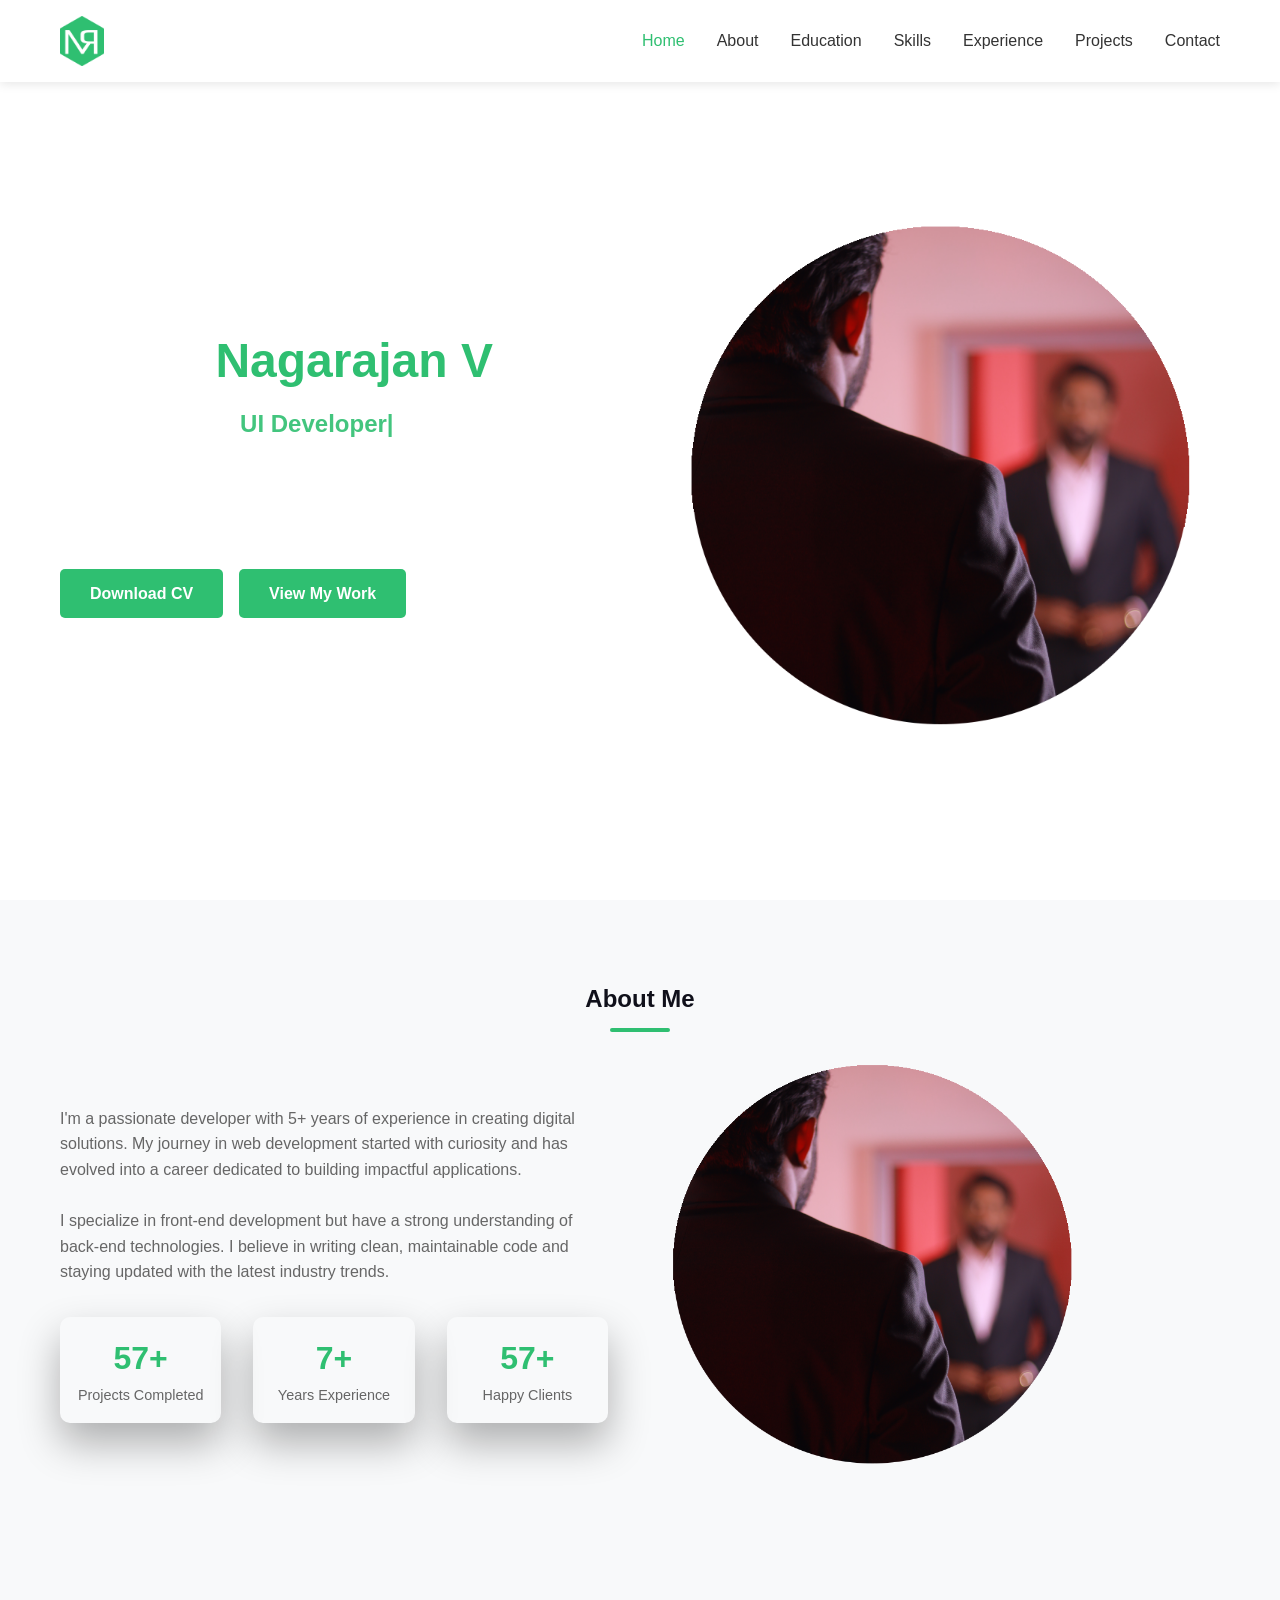
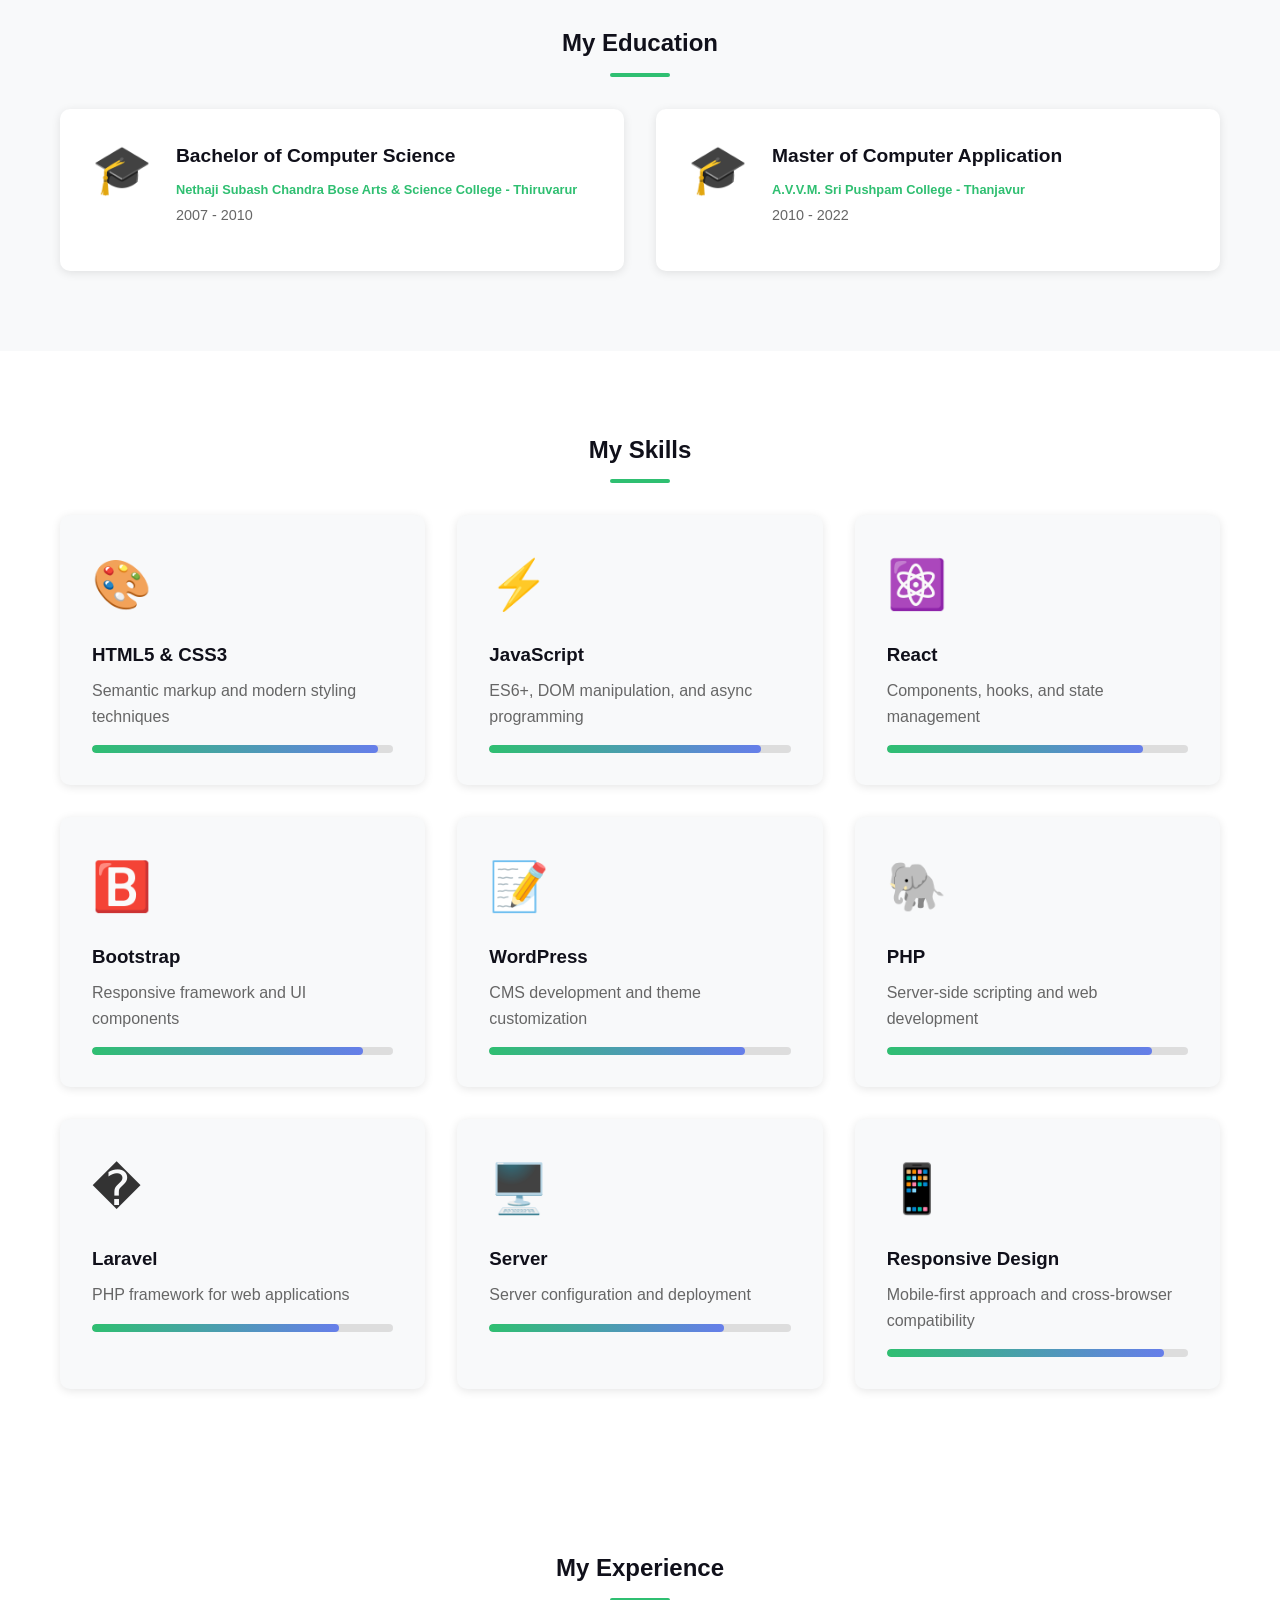
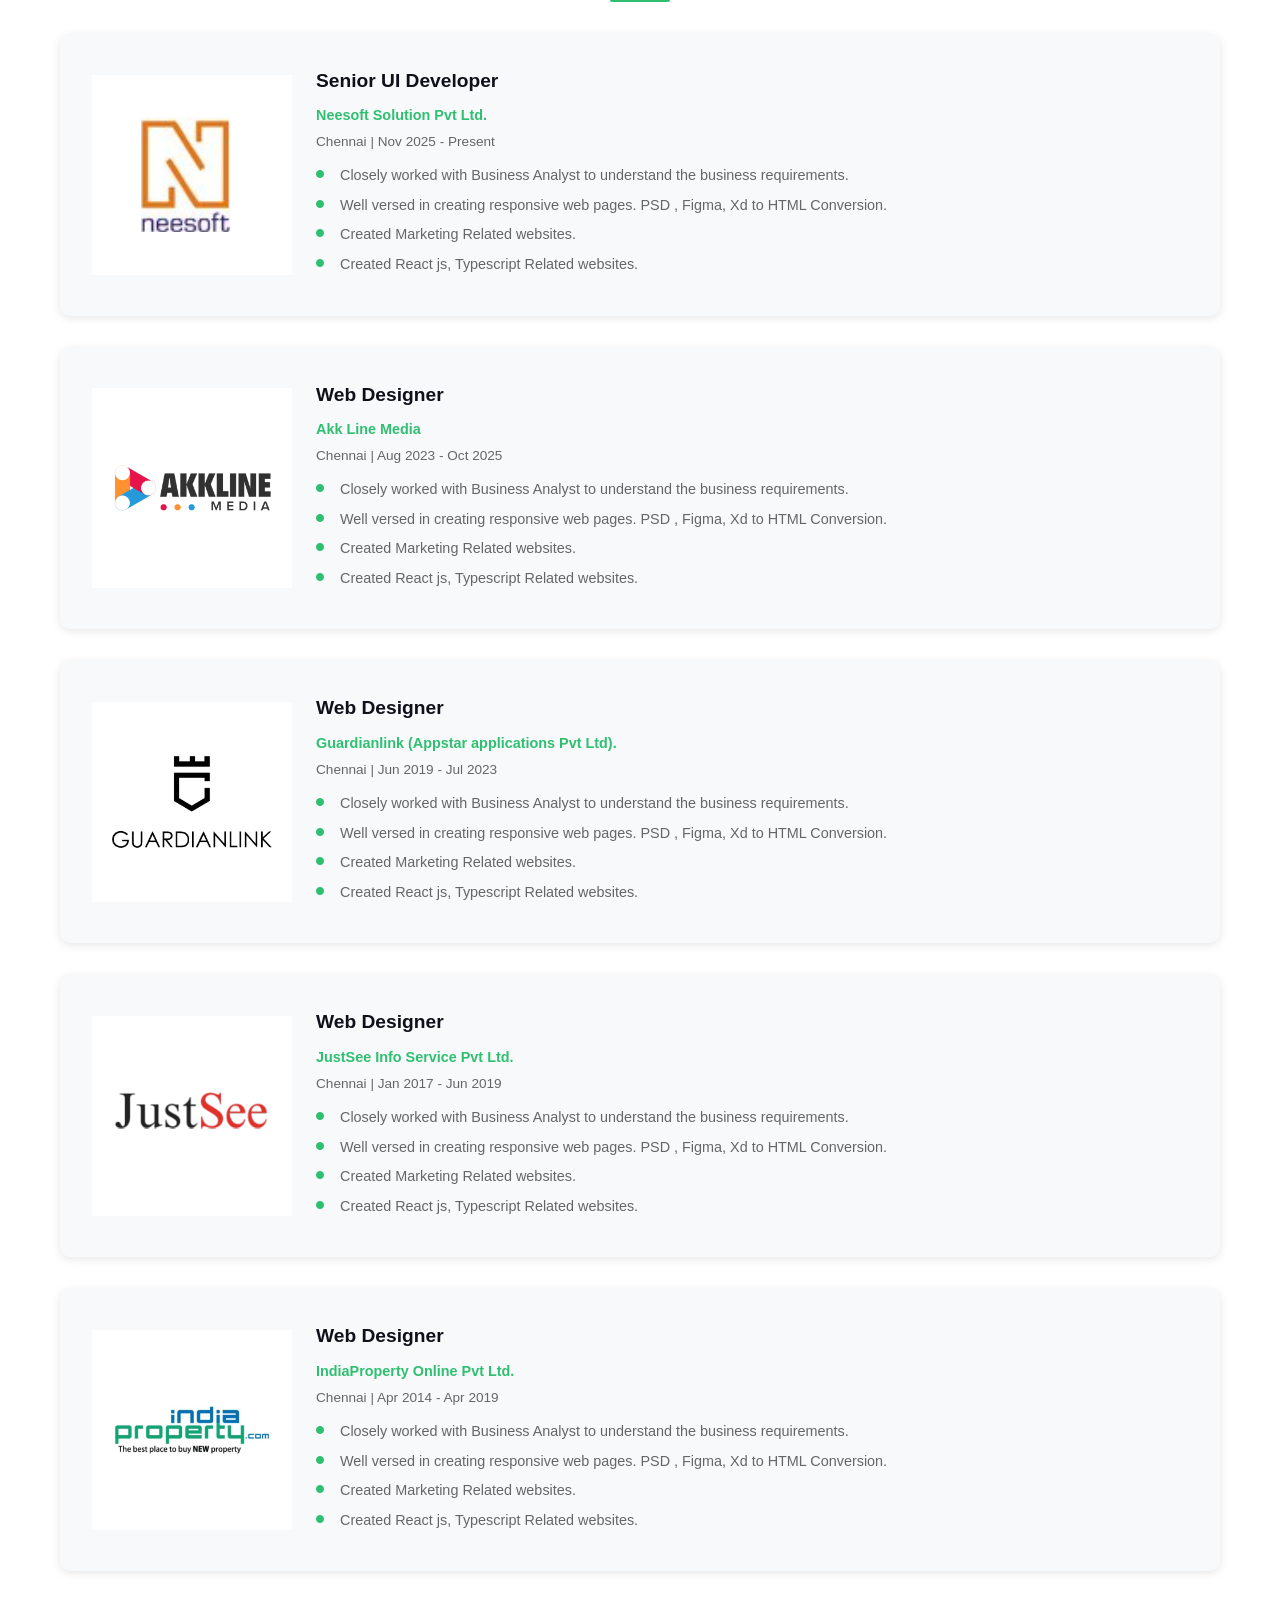
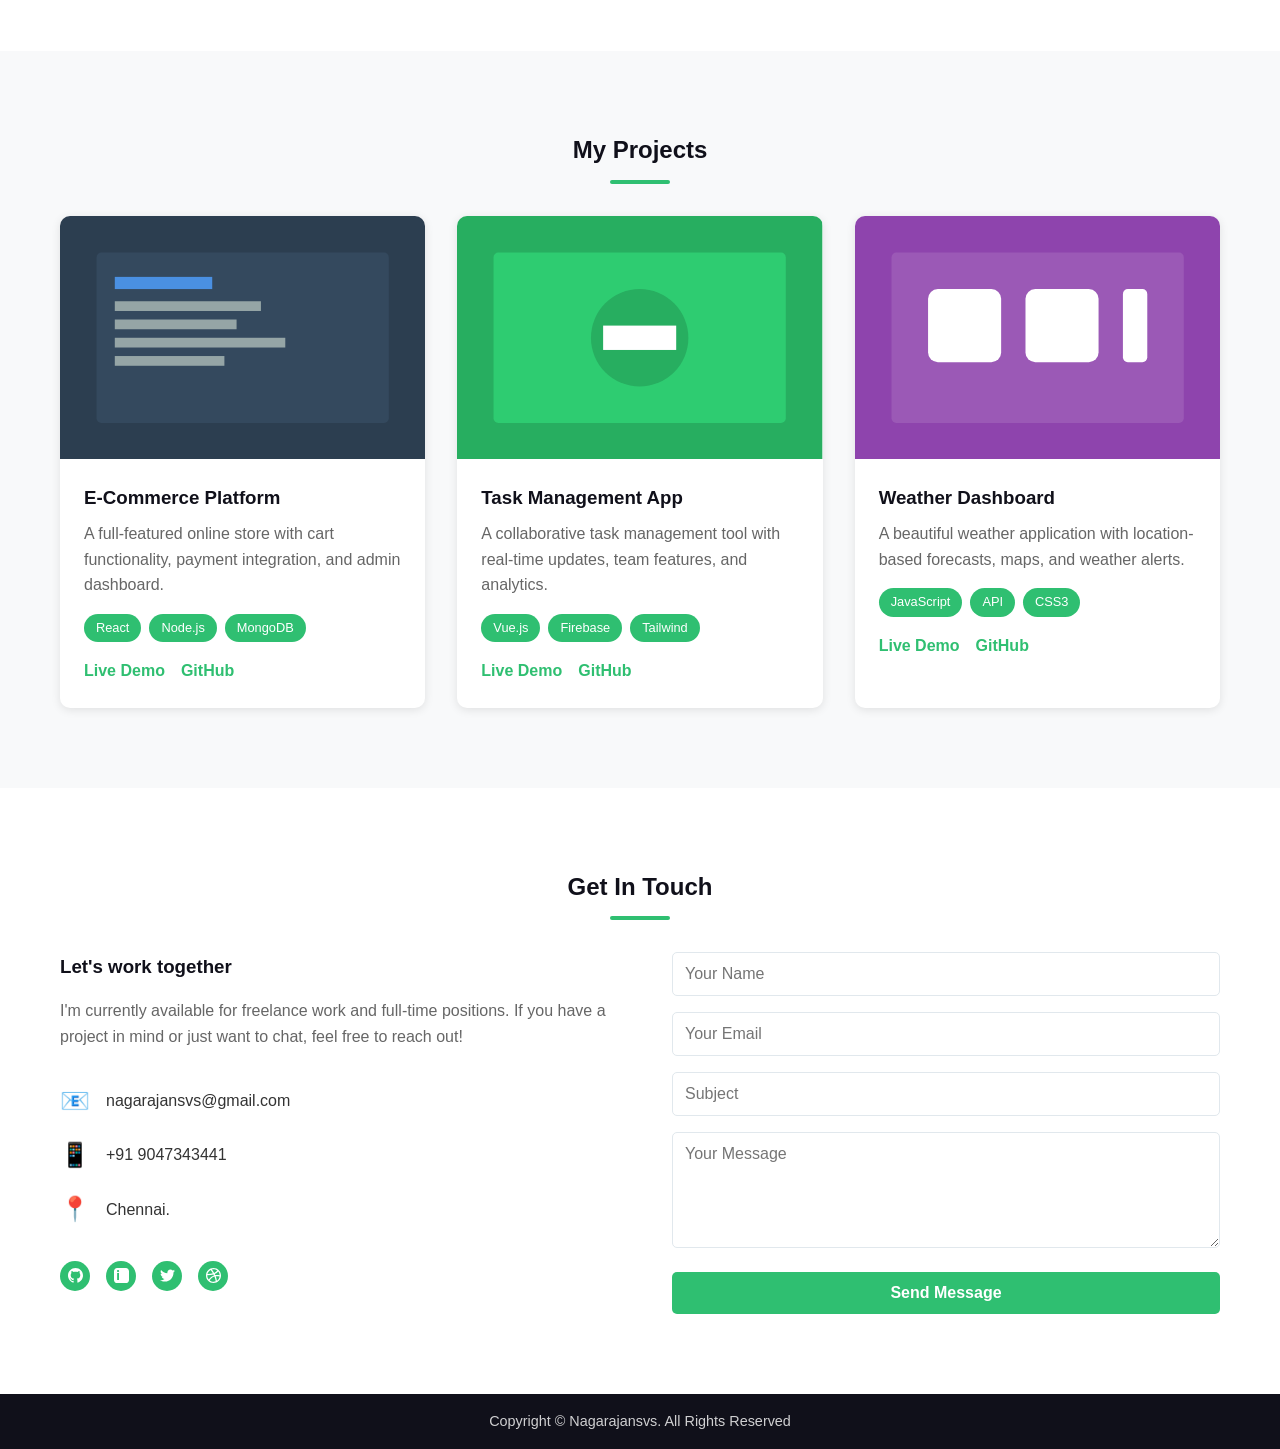
==== commit db79e2af: "Update email address" ====
--- a/index.html
+++ b/index.html
@@ -540,7 +540,7 @@
             <div class="contact-details">
               <div class="contact-item">
                 <span class="contact-icon">📧</span>
-                <span>nagarajansvs@email.com</span>
+                <span>nagarajansvs@gmail.com</span>
               </div>
               <div class="contact-item">
                 <span class="contact-icon">📱</span>
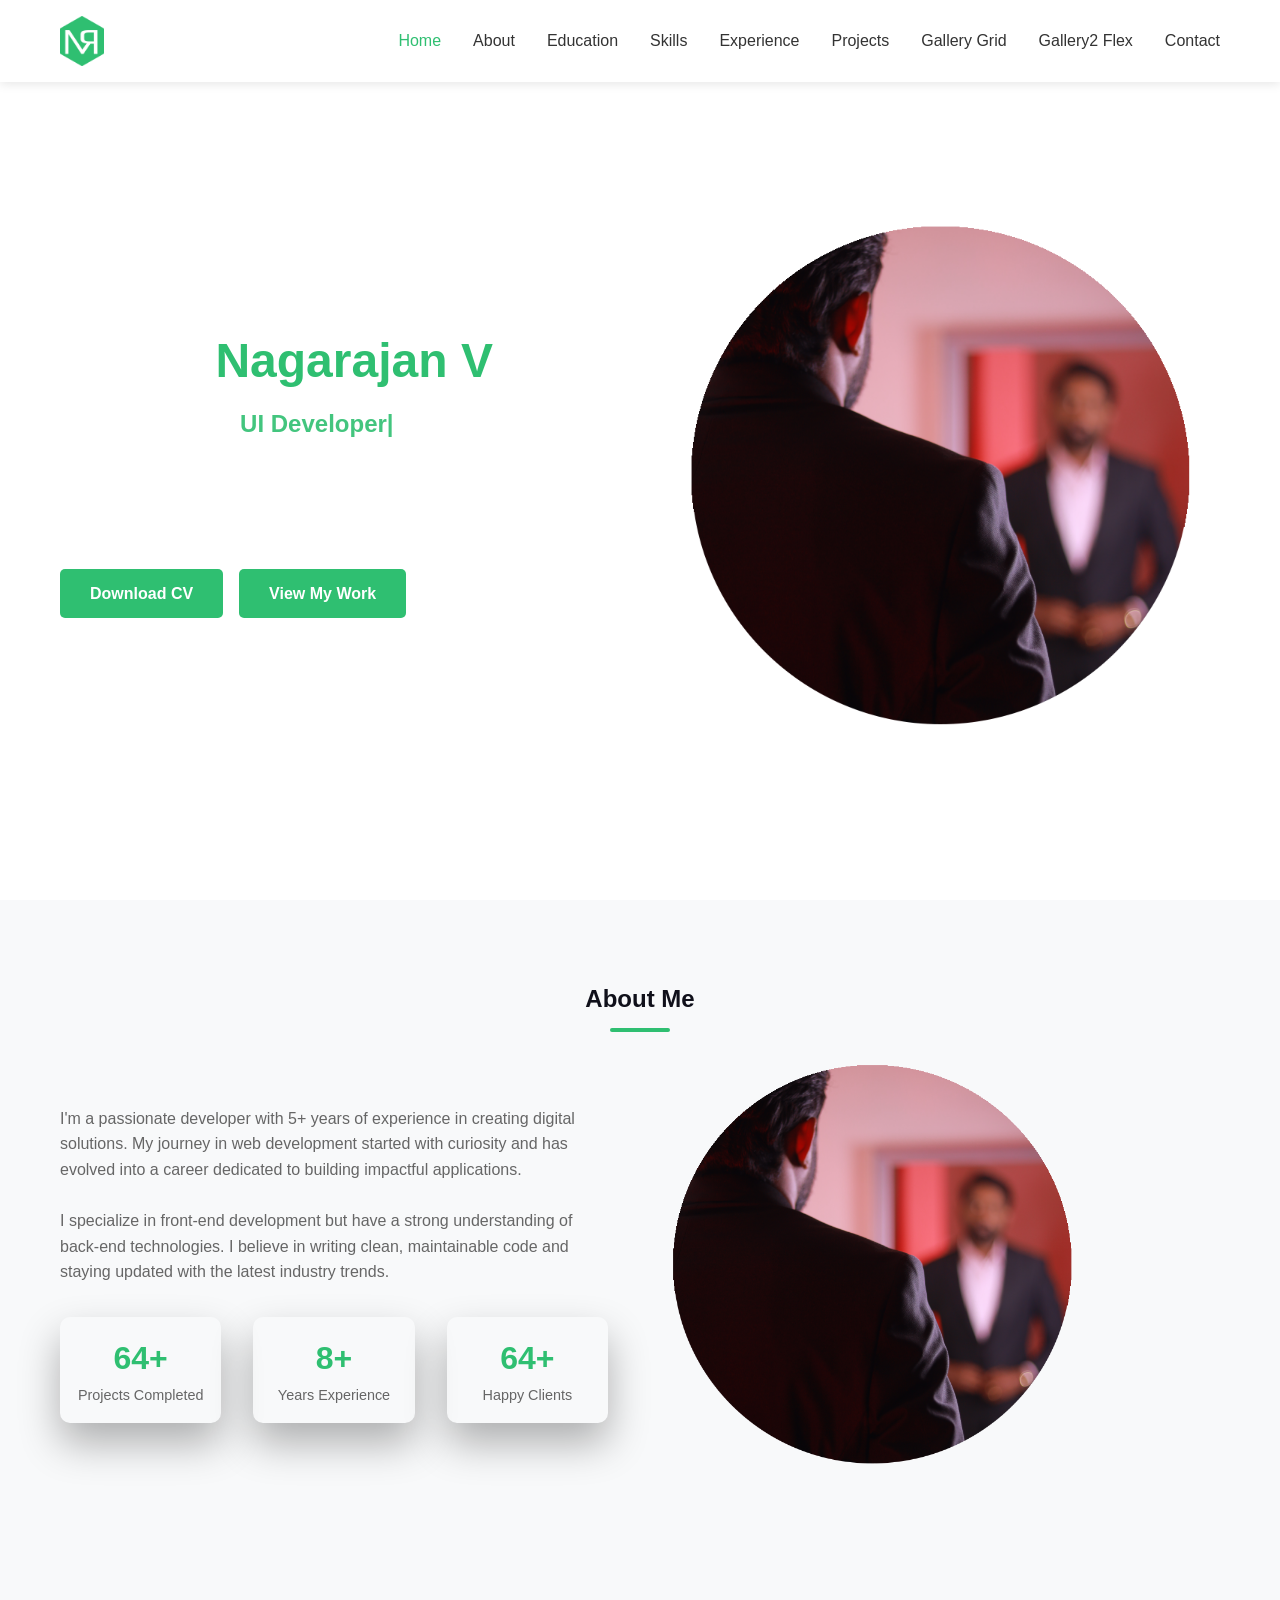
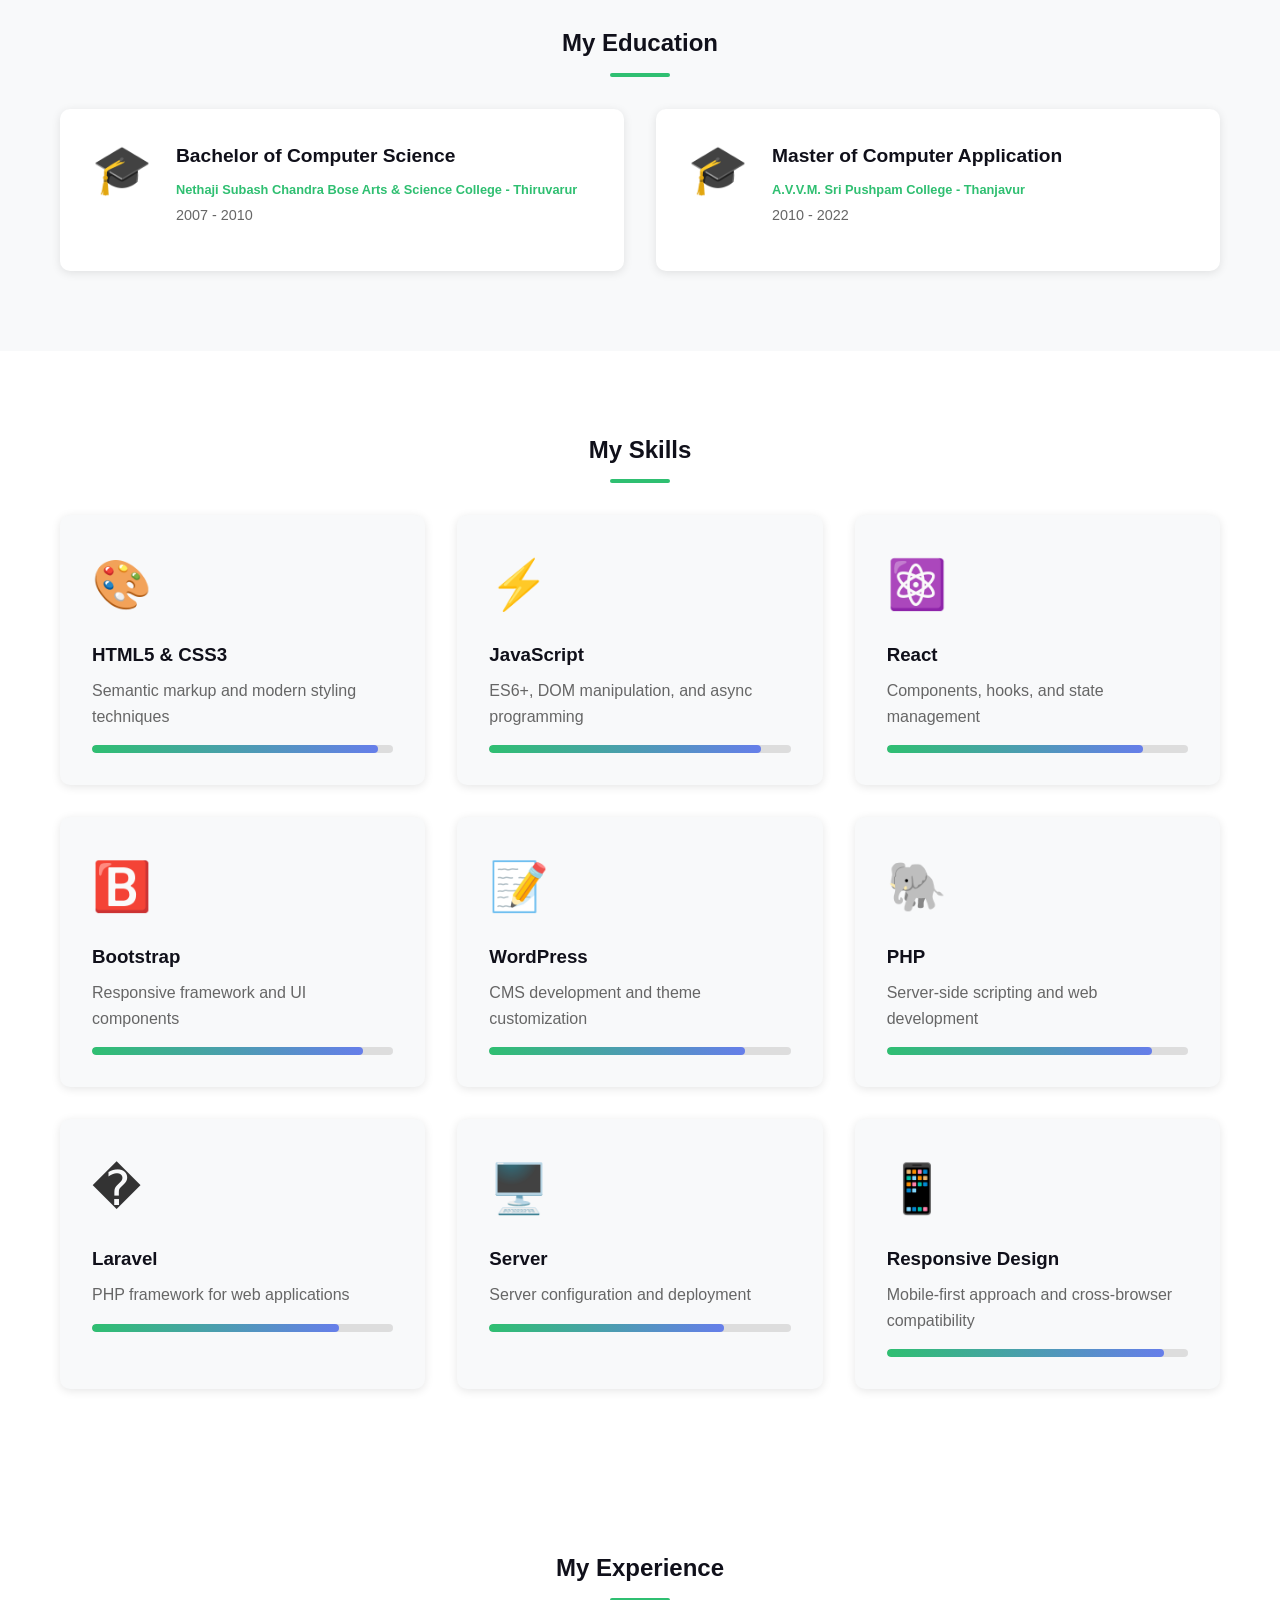
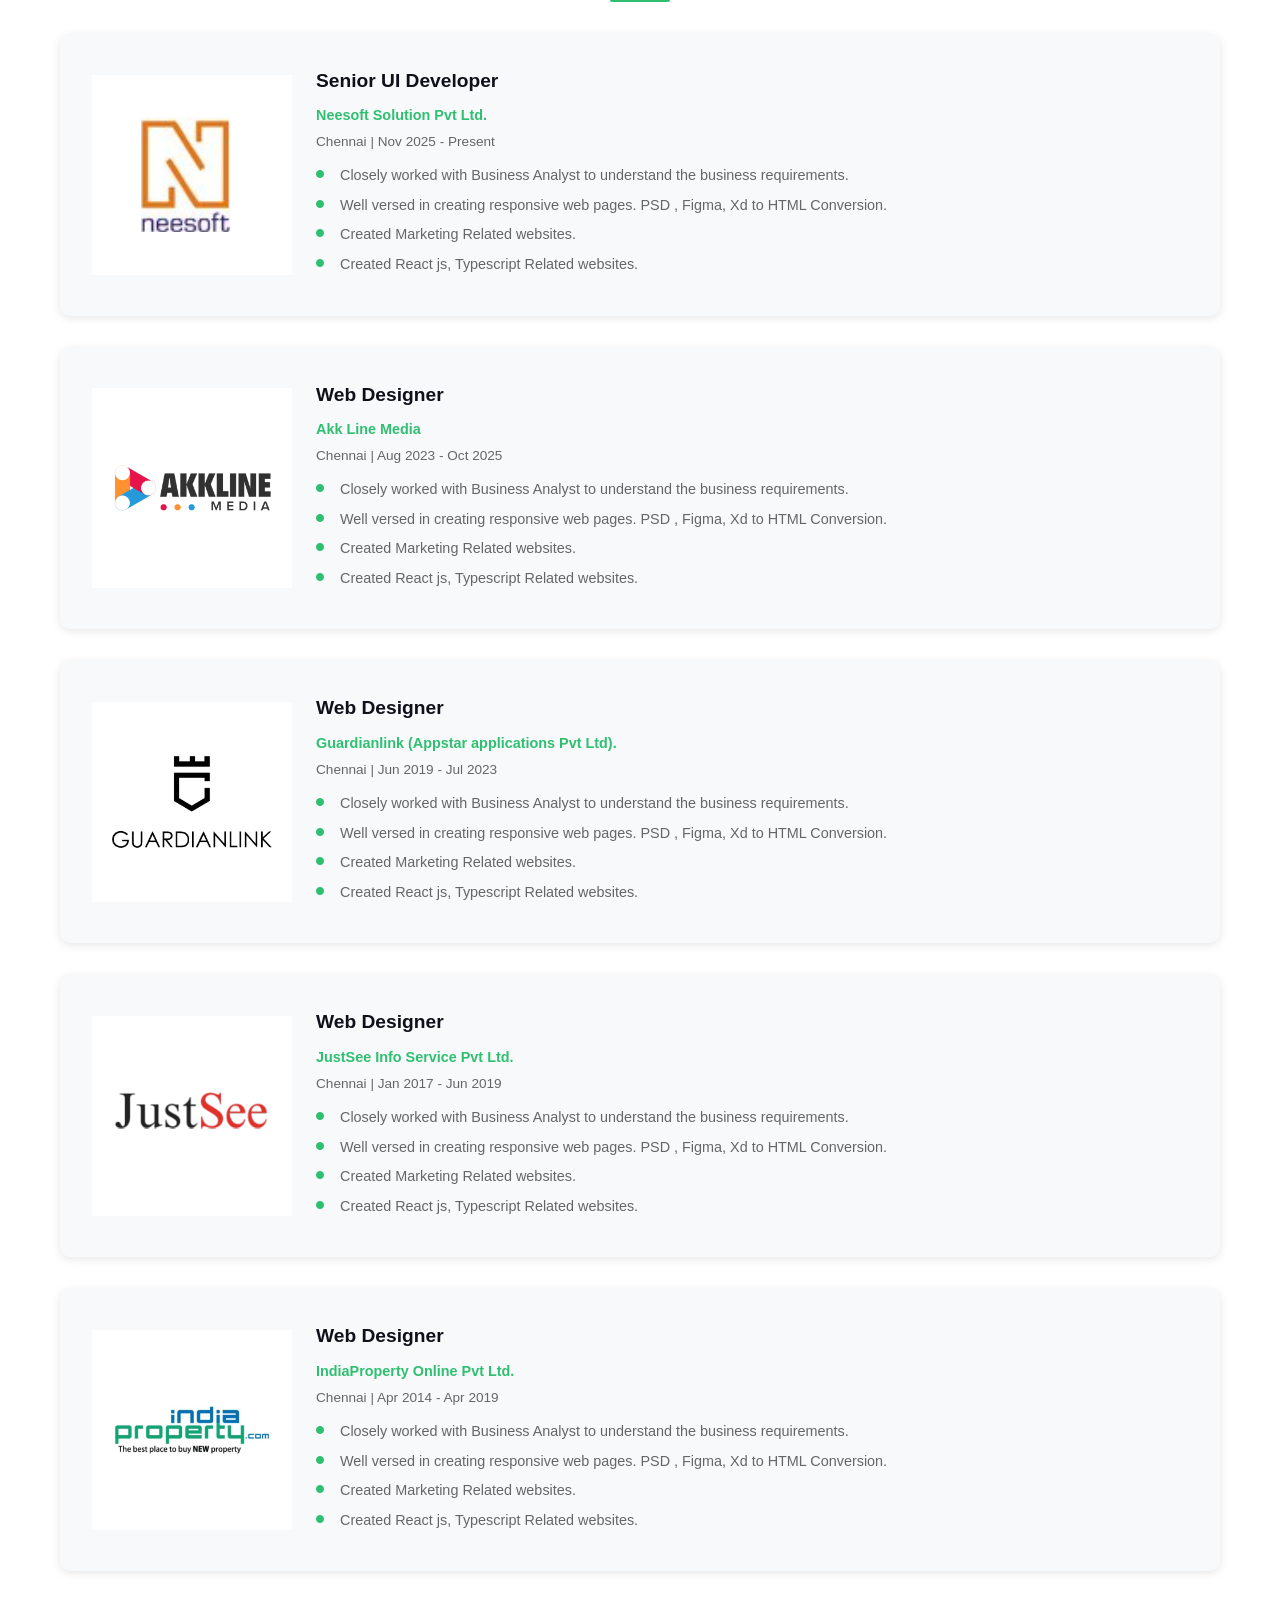
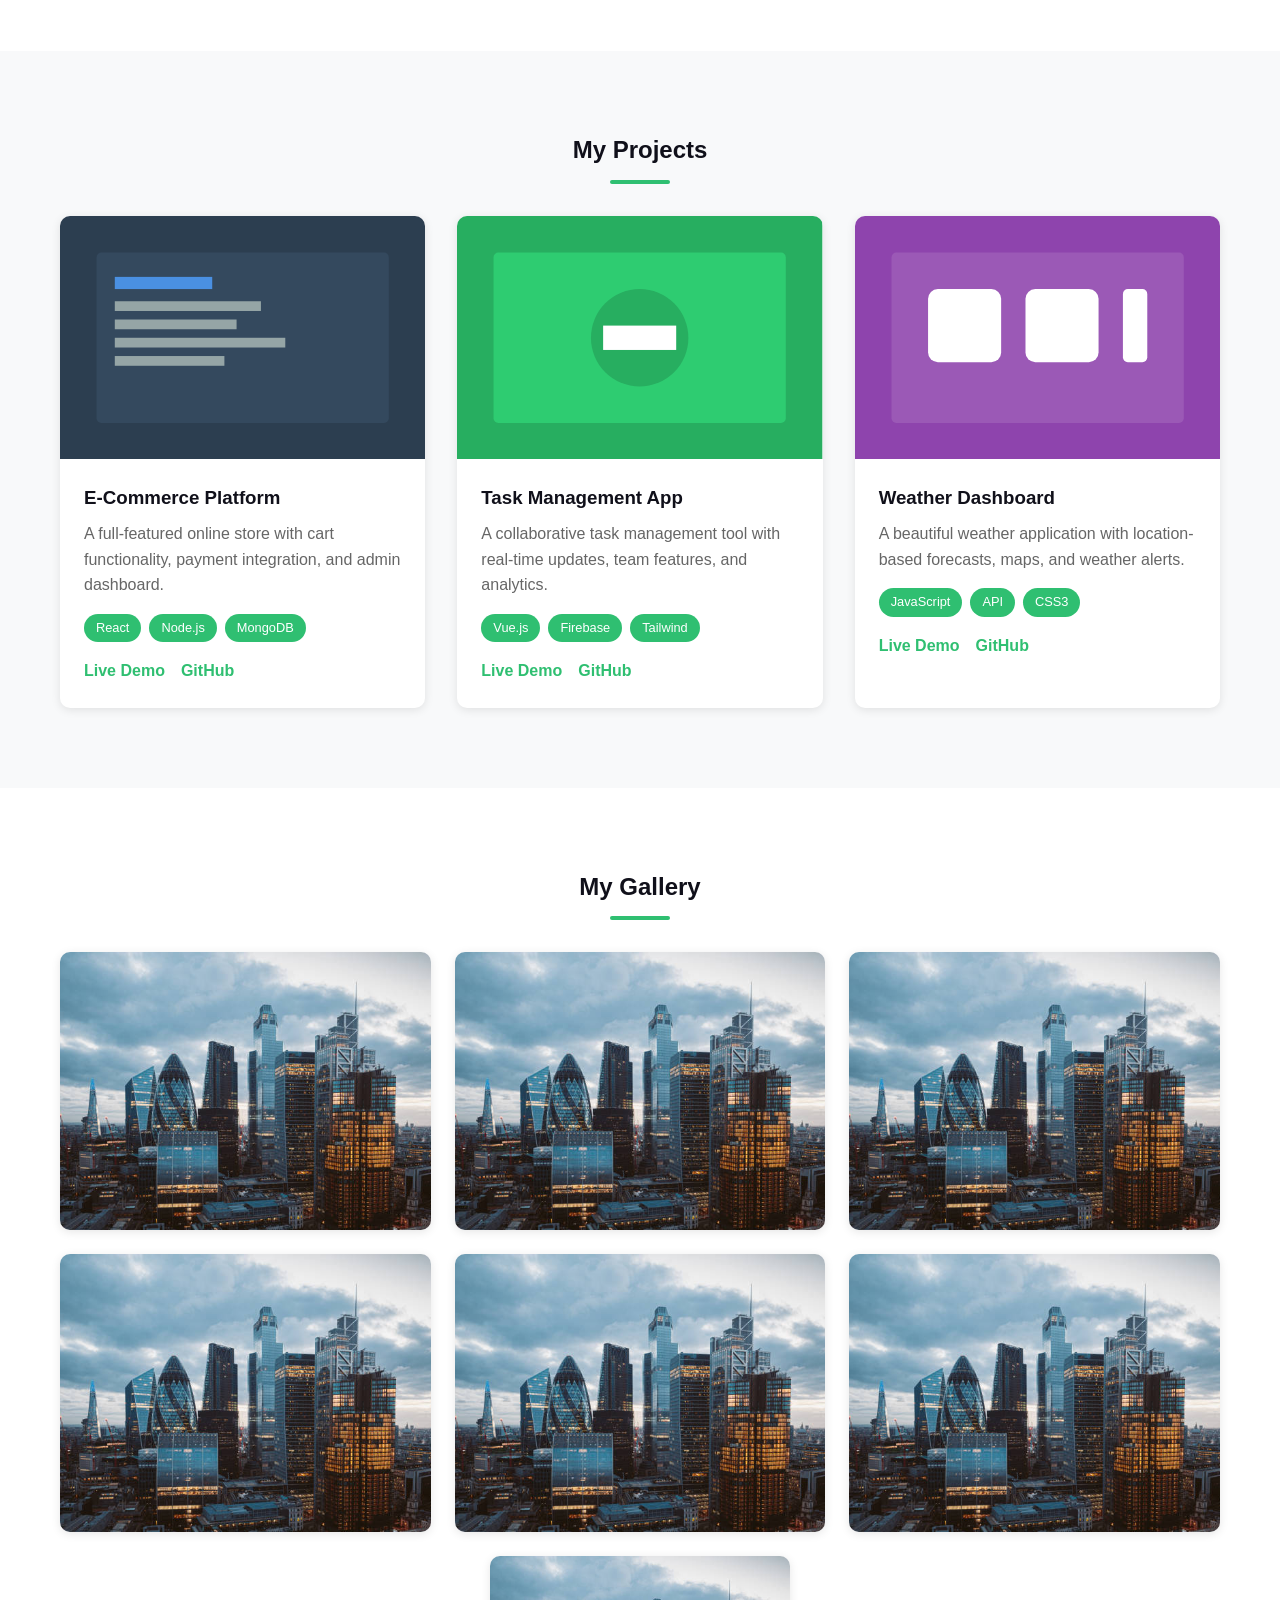
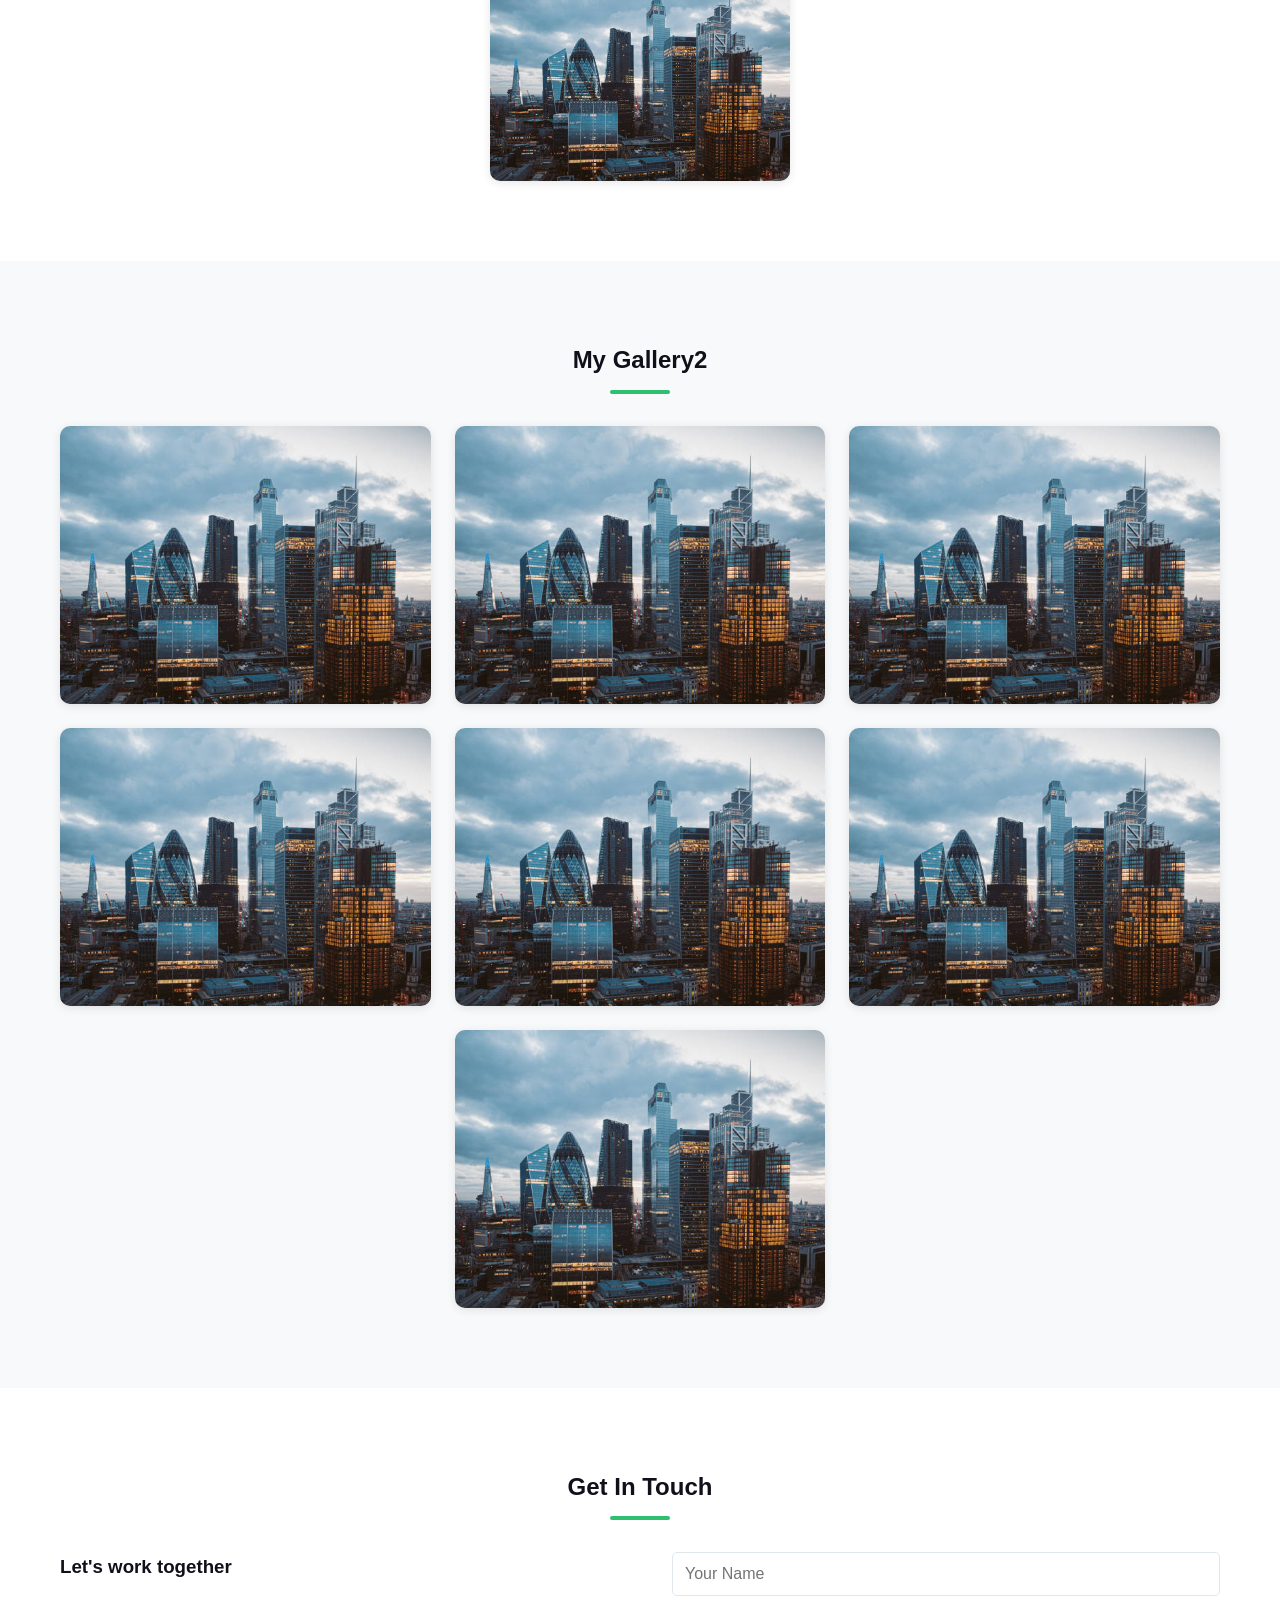
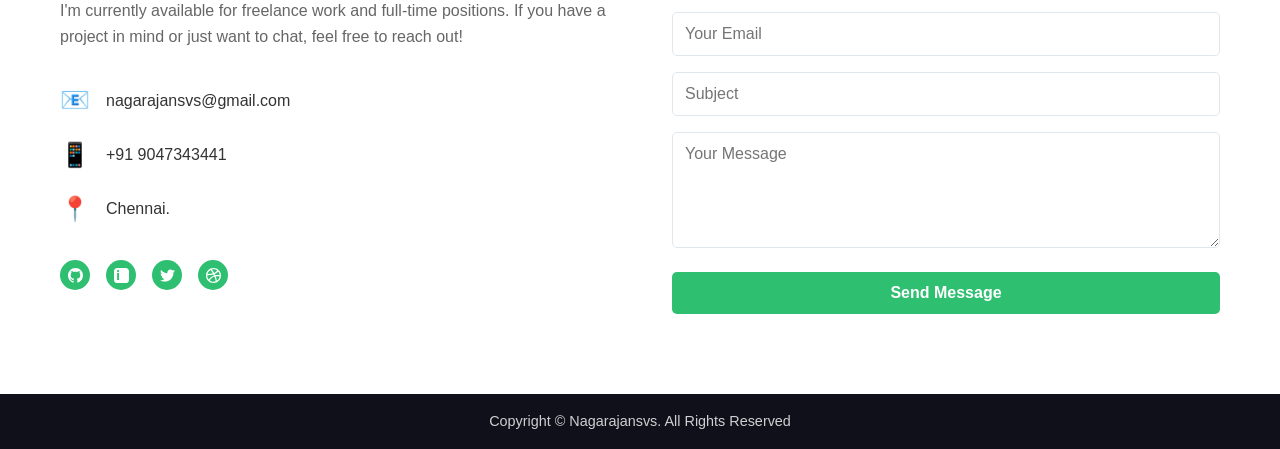
==== commit 9b3c945d: "Galery - Grid & Flex" ====
--- a/index.html
+++ b/index.html
@@ -29,6 +29,8 @@
           <li><a href="#skills">Skills</a></li>
           <li><a href="#experience">Experience</a></li>
           <li><a href="#projects">Projects</a></li>
+          <li><a href="#gallery">Gallery Grid</a></li>
+          <li><a href="#galleryy">Gallery2 Flex</a></li>
           <li><a href="#contact">Contact</a></li>
         </ul>
         <div class="nav-toggle">
@@ -525,6 +527,149 @@
       </div>
     </section>
 
+    <!-- Gallery Section -->
+    <section id="gallery" class="gallery">
+      <div class="container">
+        <h2 class="section-title">My Gallery</h2>
+        <div class="gallery-grid">
+          <div class="gallery-item">
+            <div class="gallery-image">
+              <img src="assets/images/gallery.jpg" alt="Gallery Image 1" />
+            </div>
+            <div class="gallery-overlay">
+              <h3>Project Showcase</h3>
+              <p>Web Development</p>
+            </div>
+          </div>
+          <div class="gallery-item">
+            <div class="gallery-image">
+              <img src="assets/images/gallery.jpg" alt="Gallery Image 2" />
+            </div>
+            <div class="gallery-overlay">
+              <h3>UI Design</h3>
+              <p>Interface Design</p>
+            </div>
+          </div>
+          <div class="gallery-item">
+            <div class="gallery-image">
+              <img src="assets/images/gallery.jpg" alt="Gallery Image 3" />
+            </div>
+            <div class="gallery-overlay">
+              <h3>Mobile App</h3>
+              <p>Responsive Design</p>
+            </div>
+          </div>
+          <div class="gallery-item">
+            <div class="gallery-image">
+              <img src="assets/images/gallery.jpg" alt="Gallery Image 4" />
+            </div>
+            <div class="gallery-overlay">
+              <h3>E-commerce</h3>
+              <p>Online Store</p>
+            </div>
+          </div>
+          <div class="gallery-item">
+            <div class="gallery-image">
+              <img src="assets/images/gallery.jpg" alt="Gallery Image 5" />
+            </div>
+            <div class="gallery-overlay">
+              <h3>Dashboard</h3>
+              <p>Admin Panel</p>
+            </div>
+          </div>
+          <div class="gallery-item">
+            <div class="gallery-image">
+              <img src="assets/images/gallery.jpg" alt="Gallery Image 6" />
+            </div>
+            <div class="gallery-overlay">
+              <h3>Landing Page</h3>
+              <p>Marketing Site</p>
+            </div>
+          </div>
+          <div class="gallery-item">
+            <div class="gallery-image">
+              <img src="assets/images/gallery.jpg" alt="Gallery Image 6" />
+            </div>
+            <div class="gallery-overlay">
+              <h3>Landing Page</h3>
+              <p>Marketing Site</p>
+            </div>
+          </div>
+        </div>
+      </div>
+    </section>
+
+    <section id="galleryy" class="gallery-flex">
+      <div class="container">
+        <h2 class="section-title">My Gallery2</h2>
+        <div class="gallery-flex-container">
+          <div class="gallery-item">
+            <div class="gallery-image">
+              <img src="assets/images/gallery.jpg" alt="Gallery Image 1" />
+            </div>
+            <div class="gallery-overlay">
+              <h3>Project Showcase</h3>
+              <p>Web Development</p>
+            </div>
+          </div>
+          <div class="gallery-item">
+            <div class="gallery-image">
+              <img src="assets/images/gallery.jpg" alt="Gallery Image 2" />
+            </div>
+            <div class="gallery-overlay">
+              <h3>UI Design</h3>
+              <p>Interface Design</p>
+            </div>
+          </div>
+          <div class="gallery-item">
+            <div class="gallery-image">
+              <img src="assets/images/gallery.jpg" alt="Gallery Image 3" />
+            </div>
+            <div class="gallery-overlay">
+              <h3>Mobile App</h3>
+              <p>Responsive Design</p>
+            </div>
+          </div>
+          <div class="gallery-item">
+            <div class="gallery-image">
+              <img src="assets/images/gallery.jpg" alt="Gallery Image 4" />
+            </div>
+            <div class="gallery-overlay">
+              <h3>E-commerce</h3>
+              <p>Online Store</p>
+            </div>
+          </div>
+          <div class="gallery-item">
+            <div class="gallery-image">
+              <img src="assets/images/gallery.jpg" alt="Gallery Image 5" />
+            </div>
+            <div class="gallery-overlay">
+              <h3>Dashboard</h3>
+              <p>Admin Panel</p>
+            </div>
+          </div>
+          <div class="gallery-item">
+            <div class="gallery-image">
+              <img src="assets/images/gallery.jpg" alt="Gallery Image 6" />
+            </div>
+            <div class="gallery-overlay">
+              <h3>Landing Page</h3>
+              <p>Marketing Site</p>
+            </div>
+          </div>
+          <div class="gallery-item">
+            <div class="gallery-image">
+              <img src="assets/images/gallery.jpg" alt="Gallery Image 6" />
+            </div>
+            <div class="gallery-overlay">
+              <h3>Landing Page</h3>
+              <p>Marketing Site</p>
+            </div>
+          </div>
+        </div>
+      </div>
+    </section>
+
     <!-- Contact Section -->
     <section id="contact" class="contact">
       <div class="container">
--- a/assets/css/styles.css
+++ b/assets/css/styles.css
@@ -32,7 +32,7 @@
 .container {
   max-width: 1200px;
   margin: 0 auto;
-  padding: 0 20px;
+  padding: 0 1.25rem;
 }
 
 /* Navigation */
@@ -87,12 +87,12 @@
   display: none;
   flex-direction: column;
   cursor: pointer;
-  gap: 5px;
+  gap: 0.313rem;
 }
 
 .nav-toggle span {
-  width: 25px;
-  height: 3px;
+  width: 1.563rem;
+  height: 0.188rem;
   background: var(--text-color);
   transition: var(--transition);
 }
@@ -213,9 +213,9 @@
 
 /* Buttons */
 .btn {
-  padding: 12px 30px;
+  padding: 0.75rem 1.875rem;
   border: none;
-  border-radius: 5px;
+  border-radius: 0.313rem;
   font-size: 1rem;
   font-weight: 600;
   text-decoration: none;
@@ -231,7 +231,7 @@
 
 .btn-primary:hover {
   background: #357abd;
-  transform: translateY(-2px);
+  transform: translateY(-0.125rem);
 }
 
 .btn-secondary {
@@ -243,7 +243,7 @@
 .btn-secondary:hover {
   background: white;
   color: var(--primary-color);
-  transform: translateY(-2px);
+  transform: translateY(-0.125rem);
 }
 
 /* Section Styles */
@@ -266,7 +266,7 @@
   height: 4px;
   background: var(--primary-color);
   margin: 10px auto 0;
-  border-radius: 2px;
+  border-radius: 0.125rem;
 }
 
 /* About Section */
@@ -347,8 +347,8 @@
 }
 
 .skill-card:hover {
-  transform: translateY(-5px);
-  box-shadow: 0 5px 20px rgba(0, 0, 0, 0.15);
+  transform: translateY(-0.313rem);
+  box-shadow: 0 0.313rem 20px rgba(0, 0, 0, 0.15);
 }
 
 .skill-icon {
@@ -402,8 +402,8 @@
 }
 
 .education-card:hover {
-  transform: translateY(-5px);
-  box-shadow: 0 5px 20px rgba(0, 0, 0, 0.15);
+  transform: translateY(-0.313rem);
+  box-shadow: 0 0.313rem 20px rgba(0, 0, 0, 0.15);
 }
 
 .education-icon {
@@ -464,8 +464,8 @@
 }
 
 .experience-card:hover {
-  transform: translateY(-5px);
-  box-shadow: 0 5px 20px rgba(0, 0, 0, 0.15);
+  transform: translateY(-0.313rem);
+  box-shadow: 0 0.313rem 20px rgba(0, 0, 0, 0.15);
 }
 
 .experience-icon {
@@ -523,9 +523,94 @@
 .project_list li i {
   position: absolute;
   left: 0;
-  top: 5px;
+  top: 0.313rem;
   font-size: 0.5rem;
   color: var(--primary-color);
+}
+
+/* Gallery Section */
+.gallery {
+  background: var(--bg-color);
+}
+
+.gallery-grid {
+  display: grid;
+  grid-template-columns: repeat(auto-fit, minmax(300px, 1fr));
+  gap: 1.5rem;
+}
+
+.gallery-grid .gallery-item:last-child:nth-child(odd) {
+  grid-column: 1 / -1;
+  justify-self: center;
+  max-width: 300px;
+}
+
+.gallery-item {
+  position: relative;
+  overflow: hidden;
+  border-radius: 10px;
+  box-shadow: var(--shadow);
+  aspect-ratio: 4/3;
+  cursor: pointer;
+}
+
+.gallery-image {
+  width: 100%;
+  height: 100%;
+}
+
+.gallery-image img {
+  width: 100%;
+  height: 100%;
+  object-fit: cover;
+  transition: transform 0.5s ease;
+}
+
+.gallery-item:hover .gallery-image img {
+  transform: scale(1.1);
+}
+
+.gallery-overlay {
+  position: absolute;
+  bottom: 0;
+  left: 0;
+  right: 0;
+  background: linear-gradient(transparent, rgba(0, 0, 0, 0.8));
+  padding: 2rem 1.5rem 1.5rem;
+  transform: translateY(100%);
+  transition: transform 0.3s ease;
+}
+
+.gallery-item:hover .gallery-overlay {
+  transform: translateY(0);
+}
+
+.gallery-overlay h3 {
+  color: white;
+  font-size: 1.2rem;
+  margin-bottom: 0.5rem;
+}
+
+.gallery-overlay p {
+  color: var(--primary-color);
+  font-size: 0.9rem;
+}
+
+/* Gallery Flex Section */
+.gallery-flex {
+  background: var(--light-bg);
+}
+
+.gallery-flex-container {
+  display: flex;
+  flex-wrap: wrap;
+  gap: 1.5rem;
+  justify-content: center;
+}
+
+.gallery-flex .gallery-item {
+  flex: 0 0 calc(33.333% - 1rem);
+  max-width: calc(33.333% - 1rem);
 }
 
 /* Projects Section */
@@ -548,7 +633,7 @@
 }
 
 .project-card:hover {
-  transform: translateY(-5px);
+  transform: translateY(-0.313rem);
   box-shadow: 0 5px 20px rgba(0, 0, 0, 0.15);
 }
 
@@ -590,7 +675,7 @@
 .tag {
   background: var(--primary-color);
   color: white;
-  padding: 4px 12px;
+  padding: 4px 0.75rem;
   border-radius: 15px;
   font-size: 0.8rem;
 }
@@ -686,9 +771,9 @@
 .form-group input,
 .form-group textarea {
   width: 100%;
-  padding: 12px;
-  border: 1px solid var(--border-color);
-  border-radius: 5px;
+  padding: 0.75rem;
+  border: 0.063rem solid var(--border-color);
+  border-radius: 0.313rem;
   font-size: 1rem;
   font-family: inherit;
   transition: var(--transition);
@@ -780,6 +865,19 @@
     grid-template-columns: 1fr;
   }
 
+  .gallery-grid {
+    grid-template-columns: repeat(2, 1fr);
+  }
+
+  .gallery-flex-container {
+    flex-direction: column;
+  }
+
+  .gallery-flex .gallery-item {
+    flex: 0 0 100%;
+    max-width: 100%;
+  }
+
   .projects-grid {
     grid-template-columns: 1fr;
   }
